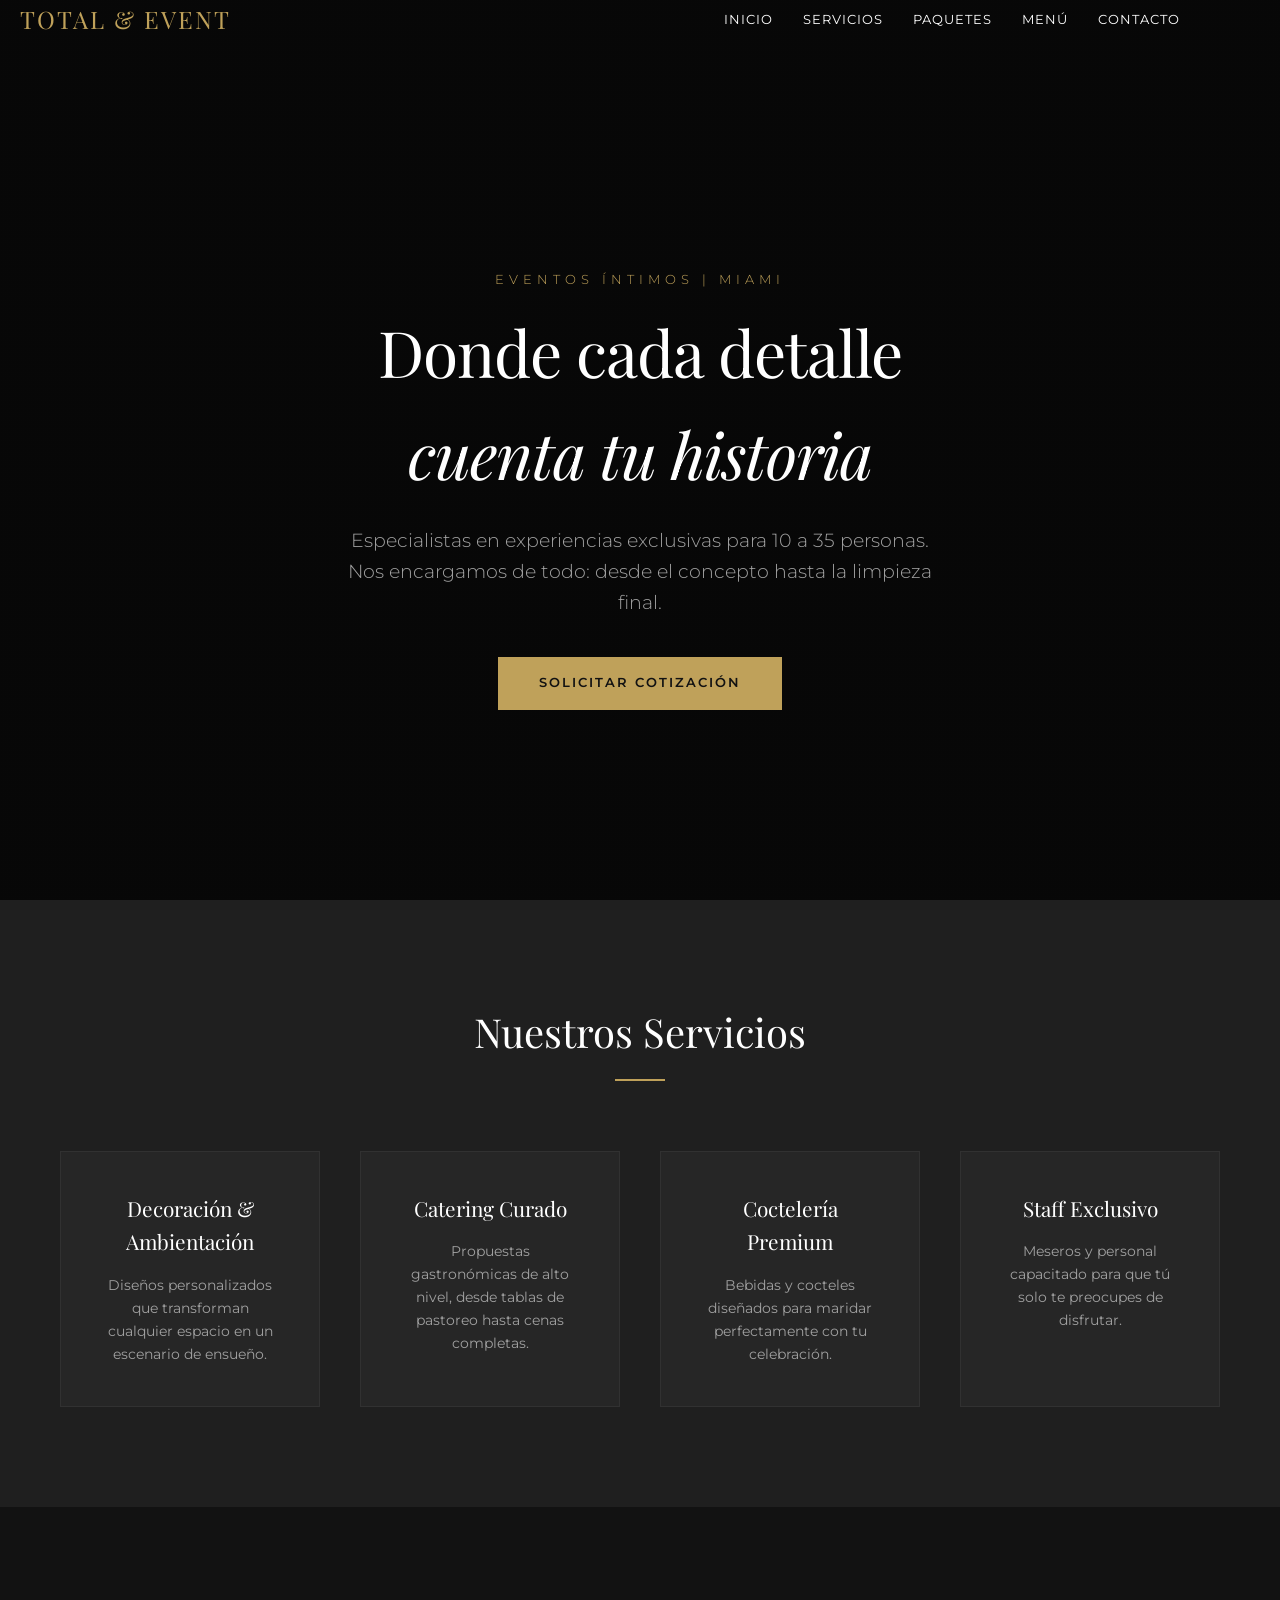
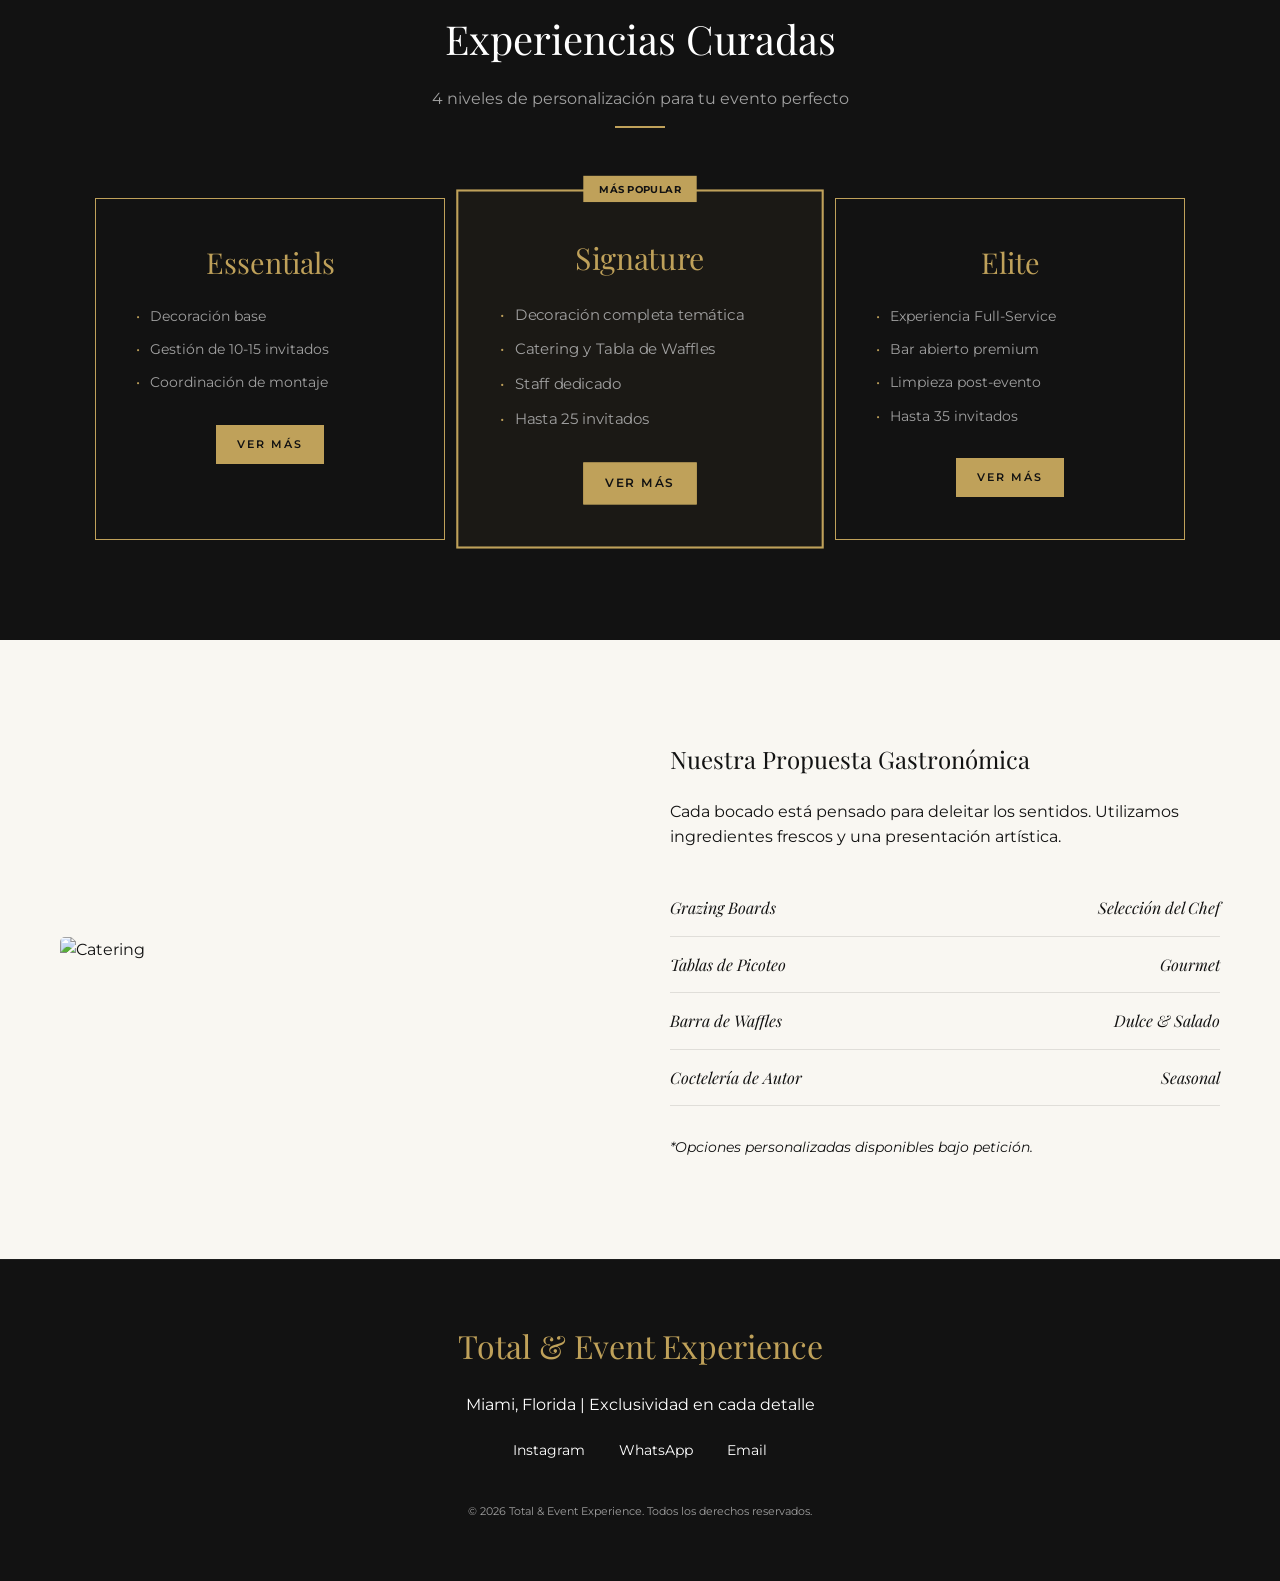
==== index.html @ fcf9ab09 "Rename indextotal.html to index.html" ====
<!DOCTYPE html>
<html lang="es">
<head>
    <meta charset="UTF-8">
    <meta name="viewport" content="width=device-width, initial-scale=1.0">
    <title>Total & Event Experience | Miami</title>
    <link href="https://fonts.googleapis.com/css2?family=Montserrat:wght@300;400;600&family=Playfair+Display:ital,wght@0,400;0,700;1,400&display=swap" rel="stylesheet">
    <style>
        :root {
            --dark: #121212;
            --charcoal: #1f1f1f;
            --cream: #f9f7f2;
            --gold: #bfa15a;
            --gold-light: #d4bc82;
            --text-gray: #a0a0a0;
            --white: #ffffff;
        }

        * {
            margin: 0;
            padding: 0;
            box-sizing: border-box;
        }

        body {
            font-family: 'Montserrat', sans-serif;
            background-color: var(--dark);
            color: var(--white);
            line-height: 1.6;
            overflow-x: hidden;
        }

        h1, h2, h3 {
            font-family: 'Playfair Display', serif;
            font-weight: 400;
        }

        .container {
            max-width: 1200px;
            margin: 0 auto;
            padding: 0 20px;
        }

        /* Navigation */
        nav {
            padding: 30px 0;
            display: flex;
            justify-content: space-between;
            align-items: center;
            position: absolute;
            width: 100%;
            z-index: 100;
        }

        .logo {
            font-family: 'Playfair Display', serif;
            font-size: 1.5rem;
            letter-spacing: 2px;
            color: var(--gold);
            text-transform: uppercase;
        }

        .nav-links {
            display: flex;
            list-style: none;
            gap: 30px;
        }

        .nav-links a {
            text-decoration: none;
            color: var(--white);
            font-size: 0.8rem;
            text-transform: uppercase;
            letter-spacing: 1px;
            transition: color 0.3s;
        }

        .nav-links a:hover {
            color: var(--gold);
        }

        /* Hero Section */
        .hero {
            height: 100vh;
            display: flex;
            flex-direction: column;
            justify-content: center;
            align-items: center;
            text-align: center;
            background: linear-gradient(rgba(0,0,0,0.6), rgba(0,0,0,0.6)), url('https://images.unsplash.com/photo-1519167758481-83f550bb49b3?auto=format&fit=crop&q=80&w=2000') no-repeat center center/cover;
            padding-top: 80px;
        }

        .hero h1 {
            font-size: 4rem;
            margin-bottom: 20px;
            letter-spacing: -1px;
        }

        .hero p {
            font-size: 1.2rem;
            max-width: 600px;
            margin-bottom: 40px;
            color: var(--text-gray);
            font-weight: 300;
        }

        .btn {
            display: inline-block;
            padding: 15px 40px;
            background-color: var(--gold);
            color: var(--dark);
            text-decoration: none;
            text-transform: uppercase;
            letter-spacing: 2px;
            font-weight: 600;
            font-size: 0.8rem;
            transition: all 0.3s;
            border: 1px solid var(--gold);
        }

        .btn:hover {
            background-color: transparent;
            color: var(--gold);
        }

        /* Services Section */
        .services {
            padding: 100px 0;
            background-color: var(--charcoal);
        }

        .section-header {
            text-align: center;
            margin-bottom: 70px;
        }

        .section-header h2 {
            font-size: 2.5rem;
            margin-bottom: 15px;
        }

        .section-header .line {
            width: 50px;
            height: 2px;
            background-color: var(--gold);
            margin: 0 auto;
        }

        .services-grid {
            display: grid;
            grid-template-columns: repeat(auto-fit, minmax(250px, 1fr));
            gap: 40px;
        }

        .service-card {
            padding: 40px;
            background: rgba(255,255,255,0.03);
            border: 1px solid rgba(255,255,255,0.05);
            text-align: center;
            transition: transform 0.3s;
        }

        .service-card:hover {
            transform: translateY(-10px);
            border-color: var(--gold);
        }

        .service-card i {
            font-size: 2rem;
            color: var(--gold);
            margin-bottom: 20px;
            display: block;
        }

        .service-card h3 {
            margin-bottom: 15px;
            font-size: 1.3rem;
        }

        .service-card p {
            color: var(--text-gray);
            font-size: 0.9rem;
        }

        /* Packages Section */
        .packages {
            padding: 100px 0;
            background-color: var(--dark);
        }

        .packages-container {
            display: flex;
            flex-wrap: wrap;
            gap: 20px;
            justify-content: center;
        }

        .package-box {
            flex: 1;
            min-width: 250px;
            max-width: 350px;
            border: 1px solid var(--gold);
            padding: 40px;
            text-align: center;
            position: relative;
        }

        .package-box h3 {
            font-size: 1.8rem;
            margin-bottom: 20px;
            color: var(--gold);
        }

        .package-box ul {
            list-style: none;
            margin-bottom: 30px;
            text-align: left;
        }

        .package-box ul li {
            margin-bottom: 10px;
            font-size: 0.9rem;
            color: var(--text-gray);
        }

        .package-box ul li::before {
            content: "•";
            color: var(--gold);
            margin-right: 10px;
        }

        /* Menu Section */
        .menu-section {
            padding: 100px 0;
            background-color: var(--cream);
            color: var(--dark);
        }

        .menu-content {
            display: grid;
            grid-template-columns: 1fr 1fr;
            gap: 60px;
            align-items: center;
        }

        .menu-text h2 {
            color: var(--dark);
            margin-bottom: 20px;
        }

        .menu-list {
            margin-top: 30px;
        }

        .menu-item {
            display: flex;
            justify-content: space-between;
            border-bottom: 1px solid rgba(0,0,0,0.1);
            padding: 15px 0;
        }

        .menu-item span {
            font-family: 'Playfair Display', serif;
            font-style: italic;
        }

        /* Footer */
        footer {
            padding: 60px 0;
            text-align: center;
            border-top: 1px solid rgba(255,255,255,0.05);
        }

        .footer-logo {
            font-family: 'Playfair Display', serif;
            font-size: 2rem;
            color: var(--gold);
            margin-bottom: 20px;
        }

        .social-links {
            margin: 20px 0;
        }

        .social-links a {
            color: var(--white);
            margin: 0 15px;
            text-decoration: none;
            font-size: 0.9rem;
        }

        @media (max-width: 768px) {
            .hero h1 { font-size: 2.5rem; }
            .menu-content { grid-template-columns: 1fr; }
            .nav-links { display: none; }
        }
    </style>
</head>
<body>

    <nav class="container">
        <div class="logo">Total & Event</div>
        <ul class="nav-links">
            <li><a href="#">Inicio</a></li>
            <li><a href="#services">Servicios</a></li>
            <li><a href="#packages">Paquetes</a></li>
            <li><a href="#menu">Menú</a></li>
            <li><a href="#contact">Contacto</a></li>
        </ul>
    </nav>

    <section class="hero">
        <div class="container">
            <p style="text-transform: uppercase; letter-spacing: 5px; color: var(--gold); font-size: 0.8rem; margin-bottom: 10px;">Eventos Íntimos | Miami</p>
            <h1>Donde cada detalle<br><em>cuenta tu historia</em></h1>
            <p>Especialistas en experiencias exclusivas para 10 a 35 personas. Nos encargamos de todo: desde el concepto hasta la limpieza final.</p>
            <a href="#" class="btn">Solicitar Cotización</a>
        </div>
    </section>

    <section id="services" class="services">
        <div class="container">
            <div class="section-header">
                <h2>Nuestros Servicios</h2>
                <div class="line"></div>
            </div>
            <div class="services-grid">
                <div class="service-card">
                    <h3>Decoración & Ambientación</h3>
                    <p>Diseños personalizados que transforman cualquier espacio en un escenario de ensueño.</p>
                </div>
                <div class="service-card">
                    <h3>Catering Curado</h3>
                    <p>Propuestas gastronómicas de alto nivel, desde tablas de pastoreo hasta cenas completas.</p>
                </div>
                <div class="service-card">
                    <h3>Coctelería Premium</h3>
                    <p>Bebidas y cocteles diseñados para maridar perfectamente con tu celebración.</p>
                </div>
                <div class="service-card">
                    <h3>Staff Exclusivo</h3>
                    <p>Meseros y personal capacitado para que tú solo te preocupes de disfrutar.</p>
                </div>
            </div>
        </div>
    </section>

    <section id="packages" class="packages">
        <div class="container">
            <div class="section-header">
                <h2>Experiencias Curadas</h2>
                <p style="color: var(--text-gray);">4 niveles de personalización para tu evento perfecto</p>
                <div class="line" style="margin-top: 15px;"></div>
            </div>
            <div class="packages-container">
                <div class="package-box">
                    <h3>Essentials</h3>
                    <ul>
                        <li>Decoración base</li>
                        <li>Gestión de 10-15 invitados</li>
                        <li>Coordinación de montaje</li>
                    </ul>
                    <a href="#" class="btn" style="padding: 10px 20px; font-size: 0.7rem;">Ver más</a>
                </div>
                <div class="package-box" style="border-width: 2px; transform: scale(1.05); background: rgba(191, 161, 90, 0.05);">
                    <div style="position: absolute; top: -15px; left: 50%; transform: translateX(-50%); background: var(--gold); color: var(--dark); padding: 5px 15px; font-size: 0.6rem; font-weight: bold; text-transform: uppercase;">Más Popular</div>
                    <h3>Signature</h3>
                    <ul>
                        <li>Decoración completa temática</li>
                        <li>Catering y Tabla de Waffles</li>
                        <li>Staff dedicado</li>
                        <li>Hasta 25 invitados</li>
                    </ul>
                    <a href="#" class="btn" style="padding: 10px 20px; font-size: 0.7rem;">Ver más</a>
                </div>
                <div class="package-box">
                    <h3>Elite</h3>
                    <ul>
                        <li>Experiencia Full-Service</li>
                        <li>Bar abierto premium</li>
                        <li>Limpieza post-evento</li>
                        <li>Hasta 35 invitados</li>
                    </ul>
                    <a href="#" class="btn" style="padding: 10px 20px; font-size: 0.7rem;">Ver más</a>
                </div>
            </div>
        </div>
    </section>

    <section id="menu" class="menu-section">
        <div class="container">
            <div class="menu-content">
                <div class="menu-image">
                    <img src="https://images.unsplash.com/photo-1530103043960-ef38714abb15?auto=format&fit=crop&q=80&w=1000" alt="Catering" style="width: 100%; height: 500px; object-fit: cover; border-radius: 5px;">
                </div>
                <div class="menu-text">
                    <h2>Nuestra Propuesta Gastronómica</h2>
                    <p>Cada bocado está pensado para deleitar los sentidos. Utilizamos ingredientes frescos y una presentación artística.</p>
                    <div class="menu-list">
                        <div class="menu-item">
                            <span>Grazing Boards</span>
                            <span>Selección del Chef</span>
                        </div>
                        <div class="menu-item">
                            <span>Tablas de Picoteo</span>
                            <span>Gourmet</span>
                        </div>
                        <div class="menu-item">
                            <span>Barra de Waffles</span>
                            <span>Dulce & Salado</span>
                        </div>
                        <div class="menu-item">
                            <span>Coctelería de Autor</span>
                            <span>Seasonal</span>
                        </div>
                    </div>
                    <p style="margin-top: 30px; font-style: italic; font-size: 0.9rem;">*Opciones personalizadas disponibles bajo petición.</p>
                </div>
            </div>
        </div>
    </section>

    <footer id="contact">
        <div class="container">
            <div class="footer-logo">Total & Event Experience</div>
            <p>Miami, Florida | Exclusividad en cada detalle</p>
            <div class="social-links">
                <a href="#">Instagram</a>
                <a href="#">WhatsApp</a>
                <a href="#">Email</a>
            </div>
            <p style="font-size: 0.7rem; color: var(--text-gray); margin-top: 40px;">&copy; 2026 Total & Event Experience. Todos los derechos reservados.</p>
        </div>
    </footer>

</body>
</html>
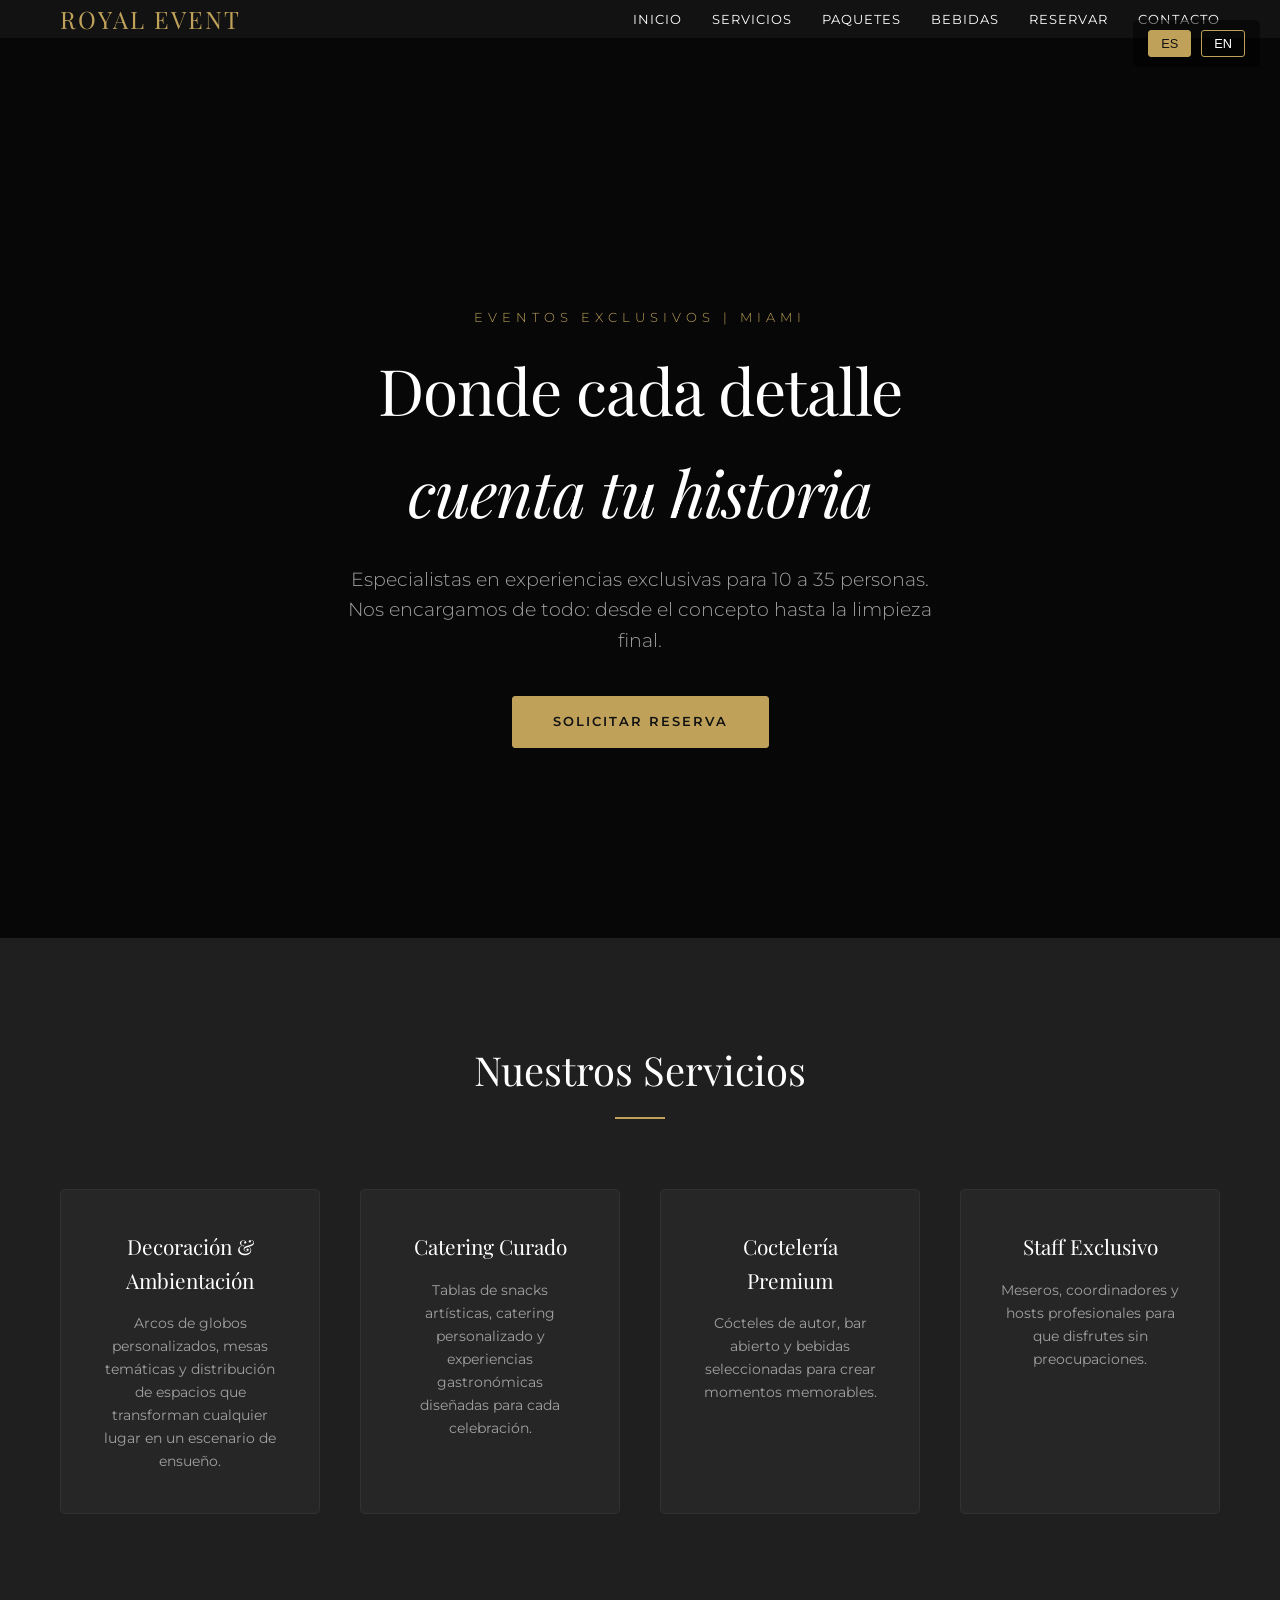
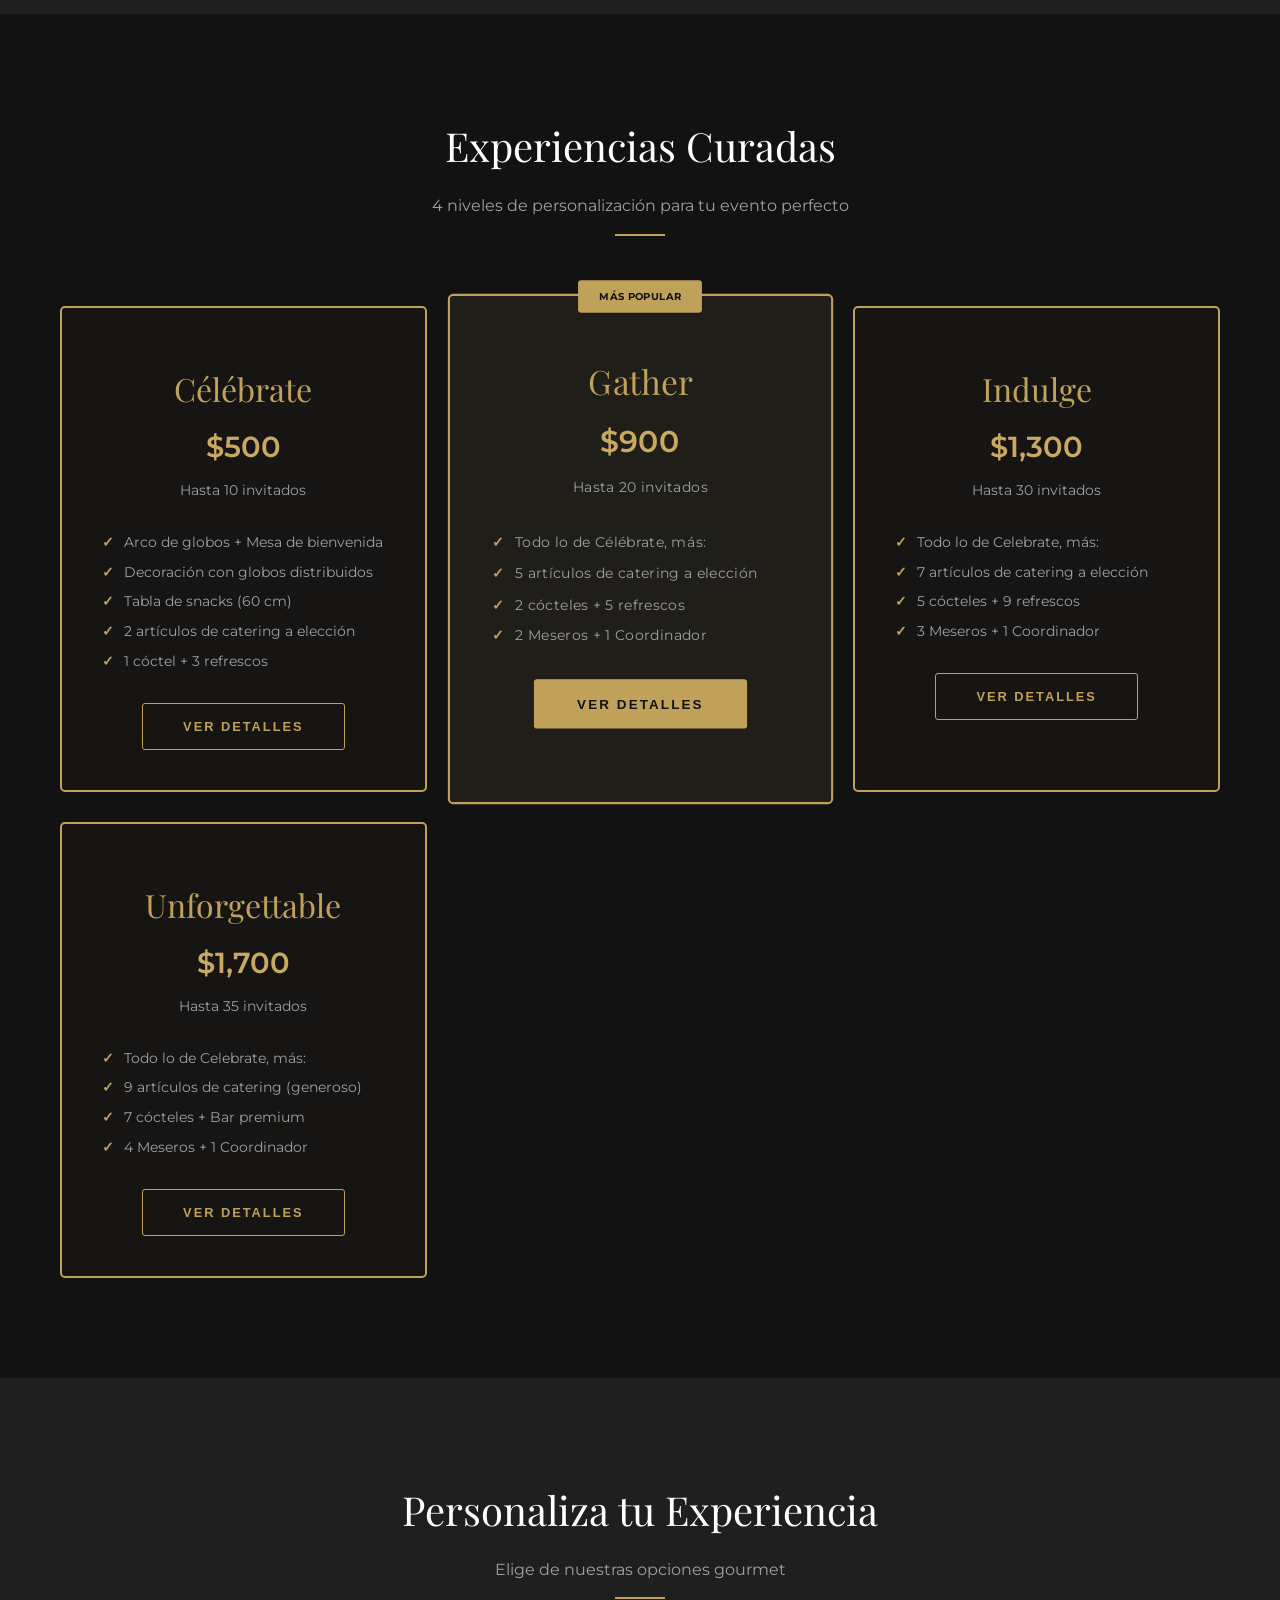
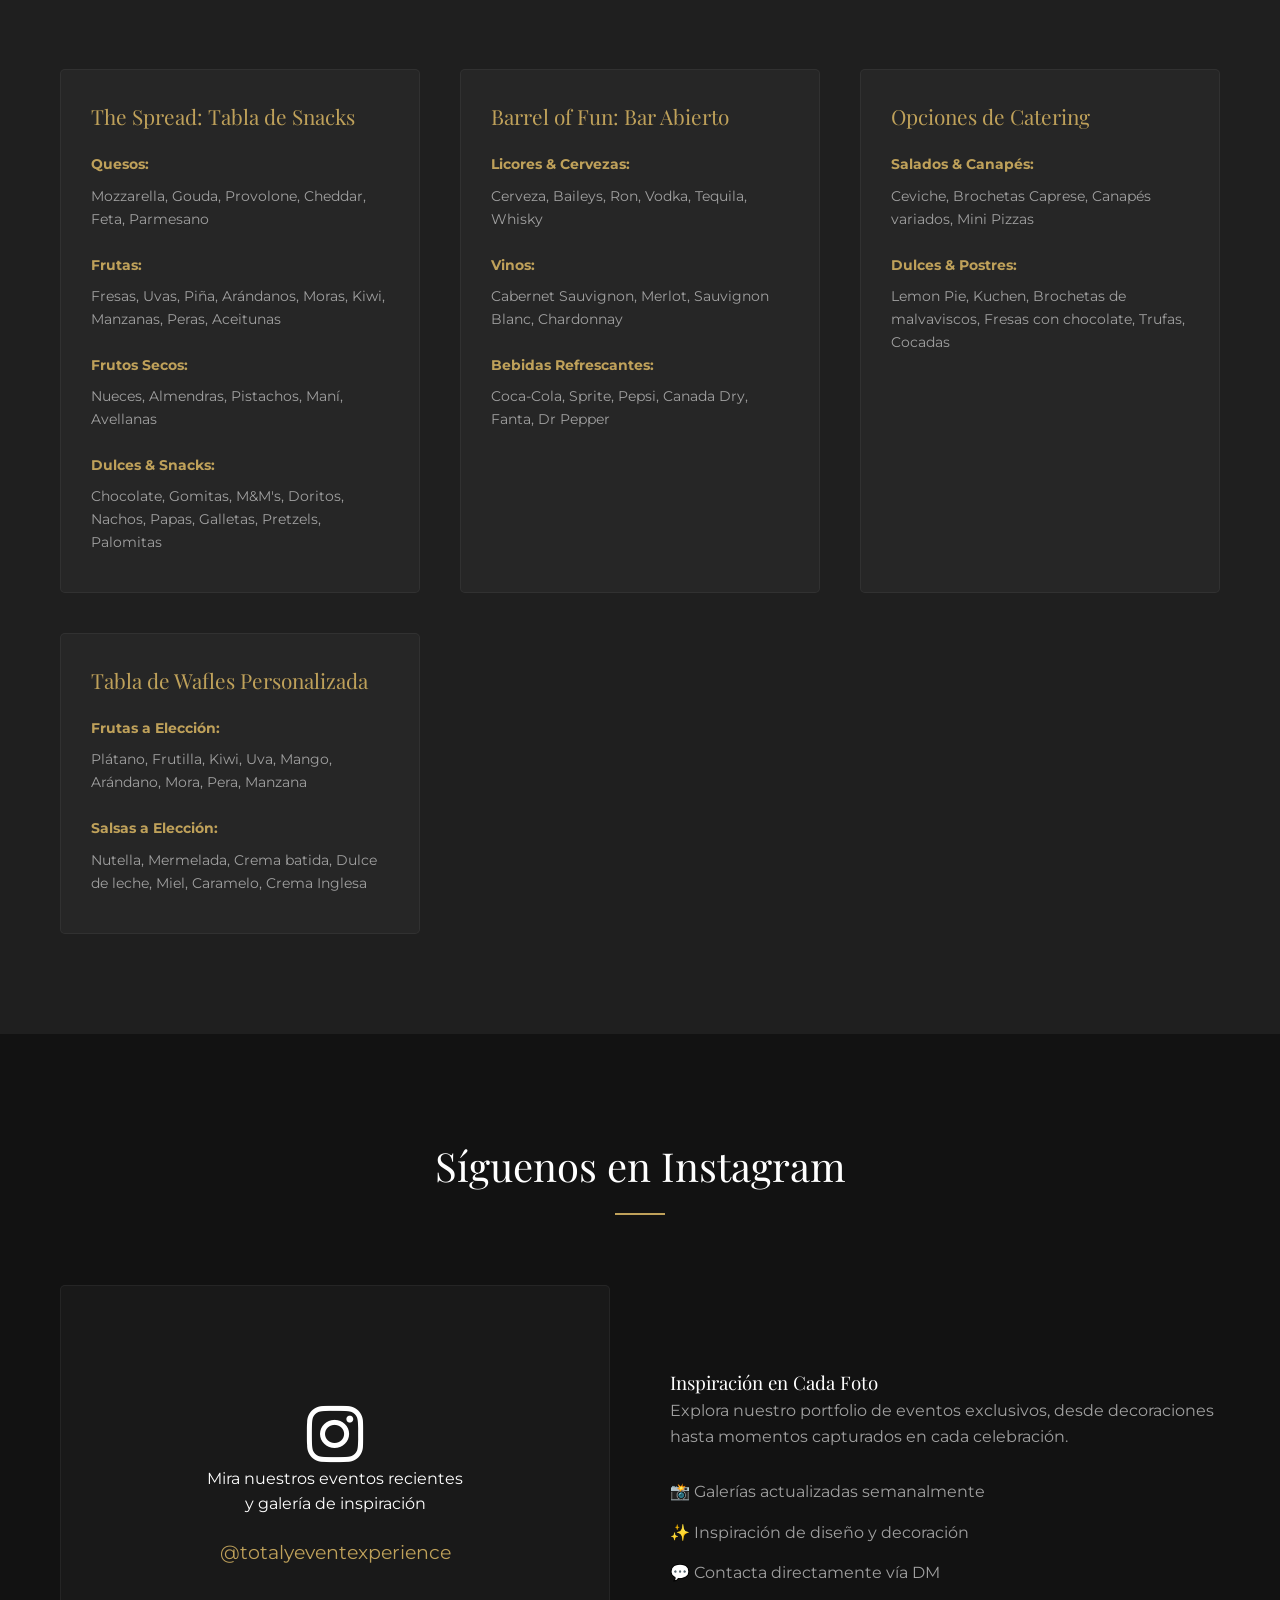
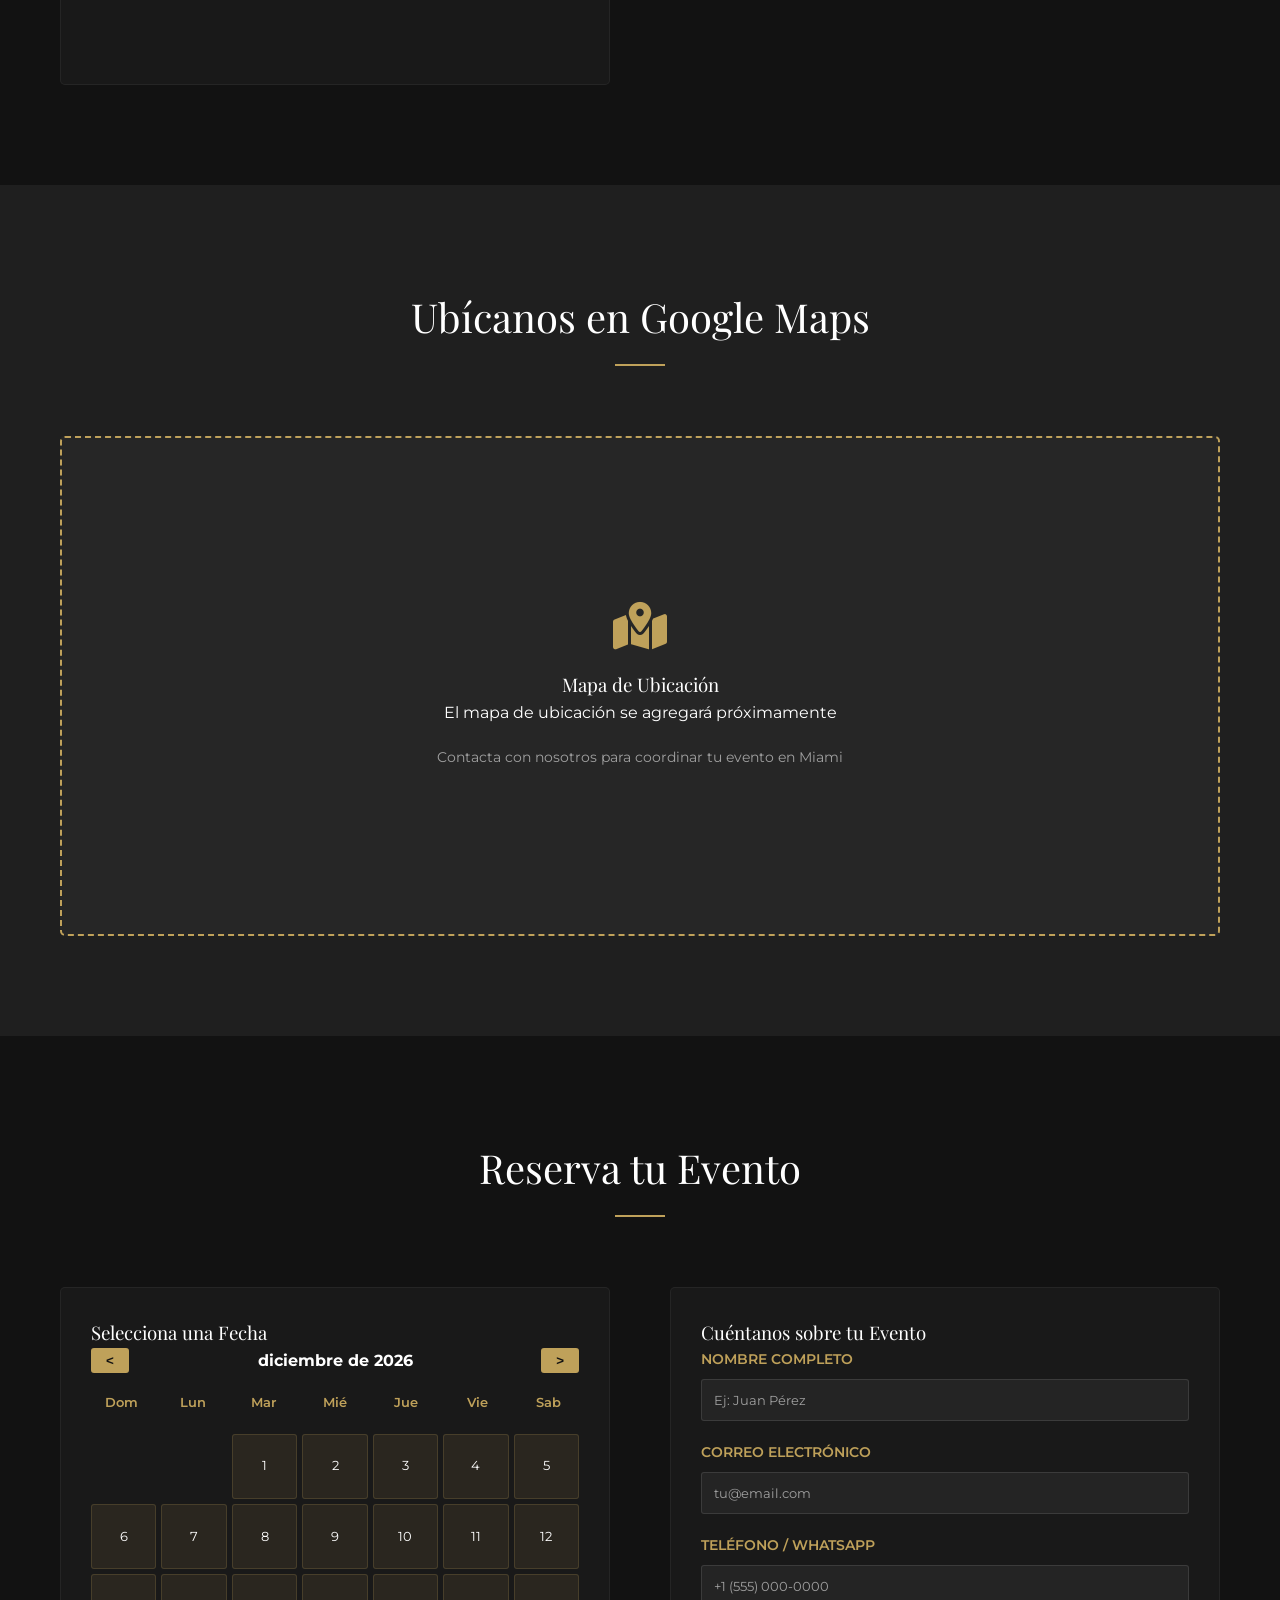
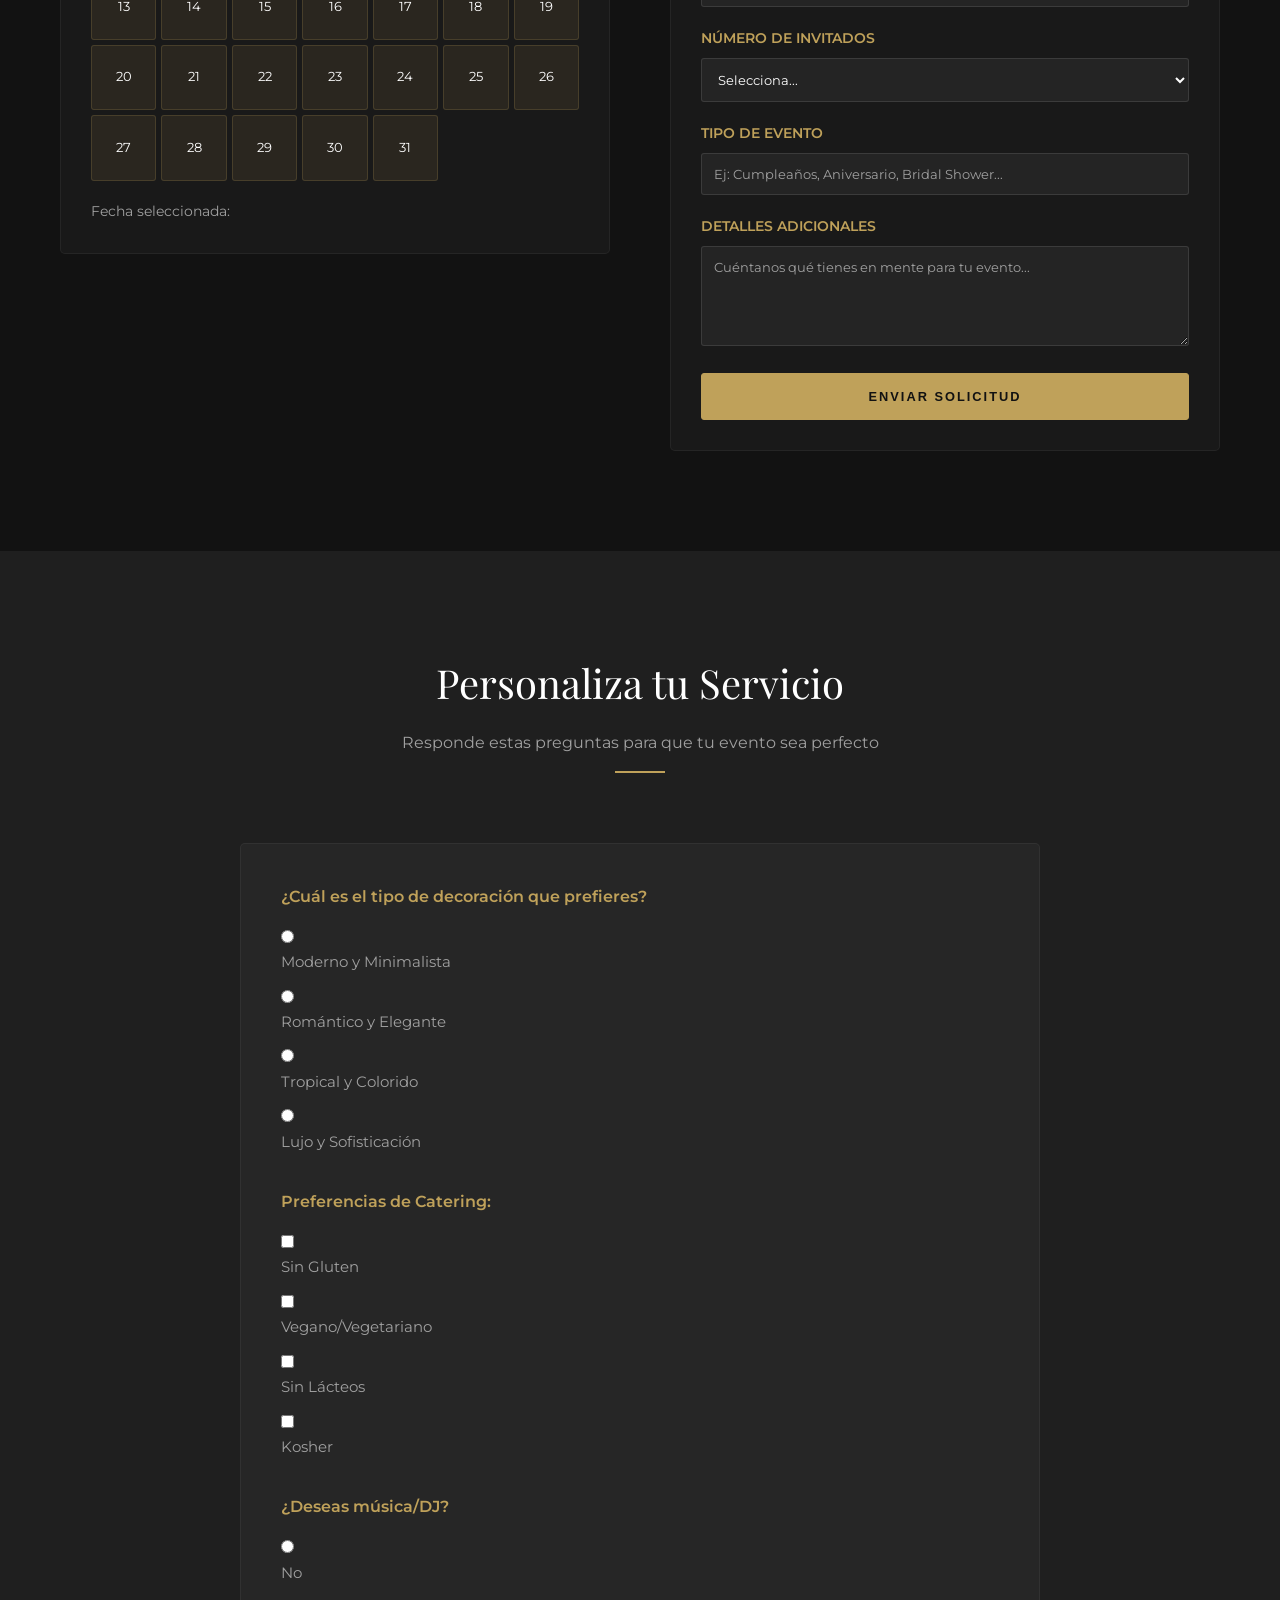
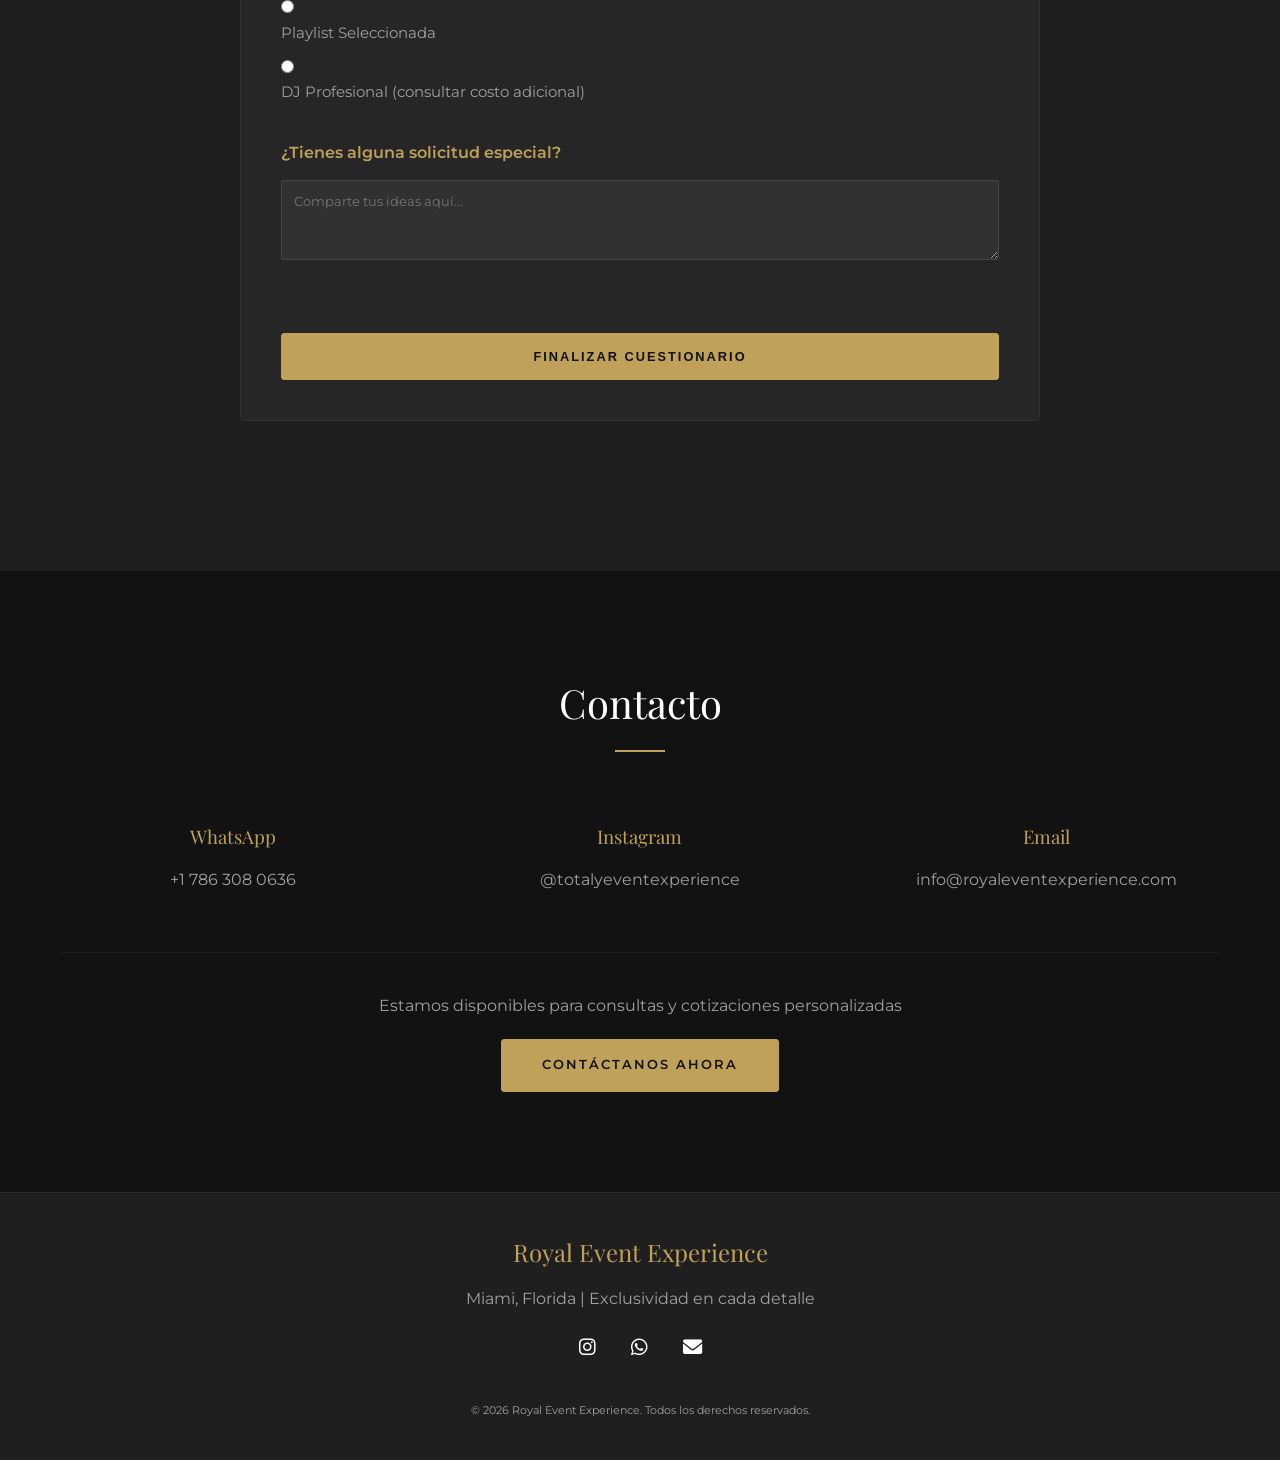
==== commit 9eb1cd91: "Add files via upload" ====
--- a/index.html
+++ b/index.html
@@ -1,438 +1,480 @@
-<!DOCTYPE html>
-<html lang="es">
-<head>
-    <meta charset="UTF-8">
-    <meta name="viewport" content="width=device-width, initial-scale=1.0">
-    <title>Total & Event Experience | Miami</title>
-    <link href="https://fonts.googleapis.com/css2?family=Montserrat:wght@300;400;600&family=Playfair+Display:ital,wght@0,400;0,700;1,400&display=swap" rel="stylesheet">
-    <style>
-        :root {
-            --dark: #121212;
-            --charcoal: #1f1f1f;
-            --cream: #f9f7f2;
-            --gold: #bfa15a;
-            --gold-light: #d4bc82;
-            --text-gray: #a0a0a0;
-            --white: #ffffff;
-        }
-
-        * {
-            margin: 0;
-            padding: 0;
-            box-sizing: border-box;
-        }
-
-        body {
-            font-family: 'Montserrat', sans-serif;
-            background-color: var(--dark);
-            color: var(--white);
-            line-height: 1.6;
-            overflow-x: hidden;
-        }
-
-        h1, h2, h3 {
-            font-family: 'Playfair Display', serif;
-            font-weight: 400;
-        }
-
-        .container {
-            max-width: 1200px;
-            margin: 0 auto;
-            padding: 0 20px;
-        }
-
-        /* Navigation */
-        nav {
-            padding: 30px 0;
-            display: flex;
-            justify-content: space-between;
-            align-items: center;
-            position: absolute;
-            width: 100%;
-            z-index: 100;
-        }
-
-        .logo {
-            font-family: 'Playfair Display', serif;
-            font-size: 1.5rem;
-            letter-spacing: 2px;
-            color: var(--gold);
-            text-transform: uppercase;
-        }
-
-        .nav-links {
-            display: flex;
-            list-style: none;
-            gap: 30px;
-        }
-
-        .nav-links a {
-            text-decoration: none;
-            color: var(--white);
-            font-size: 0.8rem;
-            text-transform: uppercase;
-            letter-spacing: 1px;
-            transition: color 0.3s;
-        }
-
-        .nav-links a:hover {
-            color: var(--gold);
-        }
-
-        /* Hero Section */
-        .hero {
-            height: 100vh;
-            display: flex;
-            flex-direction: column;
-            justify-content: center;
-            align-items: center;
-            text-align: center;
-            background: linear-gradient(rgba(0,0,0,0.6), rgba(0,0,0,0.6)), url('https://images.unsplash.com/photo-1519167758481-83f550bb49b3?auto=format&fit=crop&q=80&w=2000') no-repeat center center/cover;
-            padding-top: 80px;
-        }
-
-        .hero h1 {
-            font-size: 4rem;
-            margin-bottom: 20px;
-            letter-spacing: -1px;
-        }
-
-        .hero p {
-            font-size: 1.2rem;
-            max-width: 600px;
-            margin-bottom: 40px;
-            color: var(--text-gray);
-            font-weight: 300;
-        }
-
-        .btn {
-            display: inline-block;
-            padding: 15px 40px;
-            background-color: var(--gold);
-            color: var(--dark);
-            text-decoration: none;
-            text-transform: uppercase;
-            letter-spacing: 2px;
-            font-weight: 600;
-            font-size: 0.8rem;
-            transition: all 0.3s;
-            border: 1px solid var(--gold);
-        }
-
-        .btn:hover {
-            background-color: transparent;
-            color: var(--gold);
-        }
-
-        /* Services Section */
-        .services {
-            padding: 100px 0;
-            background-color: var(--charcoal);
-        }
-
-        .section-header {
-            text-align: center;
-            margin-bottom: 70px;
-        }
-
-        .section-header h2 {
-            font-size: 2.5rem;
-            margin-bottom: 15px;
-        }
-
-        .section-header .line {
-            width: 50px;
-            height: 2px;
-            background-color: var(--gold);
-            margin: 0 auto;
-        }
-
-        .services-grid {
-            display: grid;
-            grid-template-columns: repeat(auto-fit, minmax(250px, 1fr));
-            gap: 40px;
-        }
-
-        .service-card {
-            padding: 40px;
-            background: rgba(255,255,255,0.03);
-            border: 1px solid rgba(255,255,255,0.05);
-            text-align: center;
-            transition: transform 0.3s;
-        }
-
-        .service-card:hover {
-            transform: translateY(-10px);
-            border-color: var(--gold);
-        }
-
-        .service-card i {
-            font-size: 2rem;
-            color: var(--gold);
-            margin-bottom: 20px;
-            display: block;
-        }
-
-        .service-card h3 {
-            margin-bottom: 15px;
-            font-size: 1.3rem;
-        }
-
-        .service-card p {
-            color: var(--text-gray);
-            font-size: 0.9rem;
-        }
-
-        /* Packages Section */
-        .packages {
-            padding: 100px 0;
-            background-color: var(--dark);
-        }
-
-        .packages-container {
-            display: flex;
-            flex-wrap: wrap;
-            gap: 20px;
-            justify-content: center;
-        }
-
-        .package-box {
-            flex: 1;
-            min-width: 250px;
-            max-width: 350px;
-            border: 1px solid var(--gold);
-            padding: 40px;
-            text-align: center;
-            position: relative;
-        }
-
-        .package-box h3 {
-            font-size: 1.8rem;
-            margin-bottom: 20px;
-            color: var(--gold);
-        }
-
-        .package-box ul {
-            list-style: none;
-            margin-bottom: 30px;
-            text-align: left;
-        }
-
-        .package-box ul li {
-            margin-bottom: 10px;
-            font-size: 0.9rem;
-            color: var(--text-gray);
-        }
-
-        .package-box ul li::before {
-            content: "•";
-            color: var(--gold);
-            margin-right: 10px;
-        }
-
-        /* Menu Section */
-        .menu-section {
-            padding: 100px 0;
-            background-color: var(--cream);
-            color: var(--dark);
-        }
-
-        .menu-content {
-            display: grid;
-            grid-template-columns: 1fr 1fr;
-            gap: 60px;
-            align-items: center;
-        }
-
-        .menu-text h2 {
-            color: var(--dark);
-            margin-bottom: 20px;
-        }
-
-        .menu-list {
-            margin-top: 30px;
-        }
-
-        .menu-item {
-            display: flex;
-            justify-content: space-between;
-            border-bottom: 1px solid rgba(0,0,0,0.1);
-            padding: 15px 0;
-        }
-
-        .menu-item span {
-            font-family: 'Playfair Display', serif;
-            font-style: italic;
-        }
-
-        /* Footer */
-        footer {
-            padding: 60px 0;
-            text-align: center;
-            border-top: 1px solid rgba(255,255,255,0.05);
-        }
-
-        .footer-logo {
-            font-family: 'Playfair Display', serif;
-            font-size: 2rem;
-            color: var(--gold);
-            margin-bottom: 20px;
-        }
-
-        .social-links {
-            margin: 20px 0;
-        }
-
-        .social-links a {
-            color: var(--white);
-            margin: 0 15px;
-            text-decoration: none;
-            font-size: 0.9rem;
-        }
-
-        @media (max-width: 768px) {
-            .hero h1 { font-size: 2.5rem; }
-            .menu-content { grid-template-columns: 1fr; }
-            .nav-links { display: none; }
-        }
-    </style>
-</head>
-<body>
-
-    <nav class="container">
-        <div class="logo">Total & Event</div>
-        <ul class="nav-links">
-            <li><a href="#">Inicio</a></li>
-            <li><a href="#services">Servicios</a></li>
-            <li><a href="#packages">Paquetes</a></li>
-            <li><a href="#menu">Menú</a></li>
-            <li><a href="#contact">Contacto</a></li>
-        </ul>
-    </nav>
-
-    <section class="hero">
-        <div class="container">
-            <p style="text-transform: uppercase; letter-spacing: 5px; color: var(--gold); font-size: 0.8rem; margin-bottom: 10px;">Eventos Íntimos | Miami</p>
-            <h1>Donde cada detalle<br><em>cuenta tu historia</em></h1>
-            <p>Especialistas en experiencias exclusivas para 10 a 35 personas. Nos encargamos de todo: desde el concepto hasta la limpieza final.</p>
-            <a href="#" class="btn">Solicitar Cotización</a>
-        </div>
-    </section>
-
-    <section id="services" class="services">
-        <div class="container">
-            <div class="section-header">
-                <h2>Nuestros Servicios</h2>
-                <div class="line"></div>
-            </div>
-            <div class="services-grid">
-                <div class="service-card">
-                    <h3>Decoración & Ambientación</h3>
-                    <p>Diseños personalizados que transforman cualquier espacio en un escenario de ensueño.</p>
-                </div>
-                <div class="service-card">
-                    <h3>Catering Curado</h3>
-                    <p>Propuestas gastronómicas de alto nivel, desde tablas de pastoreo hasta cenas completas.</p>
-                </div>
-                <div class="service-card">
-                    <h3>Coctelería Premium</h3>
-                    <p>Bebidas y cocteles diseñados para maridar perfectamente con tu celebración.</p>
-                </div>
-                <div class="service-card">
-                    <h3>Staff Exclusivo</h3>
-                    <p>Meseros y personal capacitado para que tú solo te preocupes de disfrutar.</p>
-                </div>
-            </div>
-        </div>
-    </section>
-
-    <section id="packages" class="packages">
-        <div class="container">
-            <div class="section-header">
-                <h2>Experiencias Curadas</h2>
-                <p style="color: var(--text-gray);">4 niveles de personalización para tu evento perfecto</p>
-                <div class="line" style="margin-top: 15px;"></div>
-            </div>
-            <div class="packages-container">
-                <div class="package-box">
-                    <h3>Essentials</h3>
-                    <ul>
-                        <li>Decoración base</li>
-                        <li>Gestión de 10-15 invitados</li>
-                        <li>Coordinación de montaje</li>
-                    </ul>
-                    <a href="#" class="btn" style="padding: 10px 20px; font-size: 0.7rem;">Ver más</a>
-                </div>
-                <div class="package-box" style="border-width: 2px; transform: scale(1.05); background: rgba(191, 161, 90, 0.05);">
-                    <div style="position: absolute; top: -15px; left: 50%; transform: translateX(-50%); background: var(--gold); color: var(--dark); padding: 5px 15px; font-size: 0.6rem; font-weight: bold; text-transform: uppercase;">Más Popular</div>
-                    <h3>Signature</h3>
-                    <ul>
-                        <li>Decoración completa temática</li>
-                        <li>Catering y Tabla de Waffles</li>
-                        <li>Staff dedicado</li>
-                        <li>Hasta 25 invitados</li>
-                    </ul>
-                    <a href="#" class="btn" style="padding: 10px 20px; font-size: 0.7rem;">Ver más</a>
-                </div>
-                <div class="package-box">
-                    <h3>Elite</h3>
-                    <ul>
-                        <li>Experiencia Full-Service</li>
-                        <li>Bar abierto premium</li>
-                        <li>Limpieza post-evento</li>
-                        <li>Hasta 35 invitados</li>
-                    </ul>
-                    <a href="#" class="btn" style="padding: 10px 20px; font-size: 0.7rem;">Ver más</a>
-                </div>
-            </div>
-        </div>
-    </section>
-
-    <section id="menu" class="menu-section">
-        <div class="container">
-            <div class="menu-content">
-                <div class="menu-image">
-                    <img src="https://images.unsplash.com/photo-1530103043960-ef38714abb15?auto=format&fit=crop&q=80&w=1000" alt="Catering" style="width: 100%; height: 500px; object-fit: cover; border-radius: 5px;">
-                </div>
-                <div class="menu-text">
-                    <h2>Nuestra Propuesta Gastronómica</h2>
-                    <p>Cada bocado está pensado para deleitar los sentidos. Utilizamos ingredientes frescos y una presentación artística.</p>
-                    <div class="menu-list">
-                        <div class="menu-item">
-                            <span>Grazing Boards</span>
-                            <span>Selección del Chef</span>
-                        </div>
-                        <div class="menu-item">
-                            <span>Tablas de Picoteo</span>
-                            <span>Gourmet</span>
-                        </div>
-                        <div class="menu-item">
-                            <span>Barra de Waffles</span>
-                            <span>Dulce & Salado</span>
-                        </div>
-                        <div class="menu-item">
-                            <span>Coctelería de Autor</span>
-                            <span>Seasonal</span>
-                        </div>
-                    </div>
-                    <p style="margin-top: 30px; font-style: italic; font-size: 0.9rem;">*Opciones personalizadas disponibles bajo petición.</p>
-                </div>
-            </div>
-        </div>
-    </section>
-
-    <footer id="contact">
-        <div class="container">
-            <div class="footer-logo">Total & Event Experience</div>
-            <p>Miami, Florida | Exclusividad en cada detalle</p>
-            <div class="social-links">
-                <a href="#">Instagram</a>
-                <a href="#">WhatsApp</a>
-                <a href="#">Email</a>
-            </div>
-            <p style="font-size: 0.7rem; color: var(--text-gray); margin-top: 40px;">&copy; 2026 Total & Event Experience. Todos los derechos reservados.</p>
-        </div>
-    </footer>
-
-</body>
-</html>
+<!DOCTYPE html>
+<html lang="es">
+<head>
+    <meta charset="UTF-8">
+    <meta name="viewport" content="width=device-width, initial-scale=1.0">
+    <title>Royal Event Experience | Miami</title>
+    <link href="https://fonts.googleapis.com/css2?family=Montserrat:wght@300;400;600;700&family=Playfair+Display:ital,wght@0,400;0,700;1,400&display=swap" rel="stylesheet">
+    <link rel="stylesheet" href="https://cdnjs.cloudflare.com/ajax/libs/font-awesome/6.0.0/css/all.min.css">
+    <link rel="stylesheet" href="styles.css">
+</head>
+<body>
+
+    <!-- Language Switcher -->
+    <div class="lang-switcher">
+        <button class="lang-btn active" data-lang="es">ES</button>
+        <button class="lang-btn" data-lang="en">EN</button>
+    </div>
+
+    <!-- Navigation -->
+    <nav class="container">
+        <div class="logo">Royal Event</div>
+        <ul class="nav-links">
+            <li><a href="#home" data-es="Inicio" data-en="Home">Inicio</a></li>
+            <li><a href="#services" data-es="Servicios" data-en="Services">Servicios</a></li>
+            <li><a href="#packages" data-es="Paquetes" data-en="Packages">Paquetes</a></li>
+            <li><a href="#personalization" data-es="Bebidas" data-en="Menu">Bebidas</a></li>
+            <li><a href="#booking" data-es="Reservar" data-en="Book">Reservar</a></li>
+            <li><a href="#contact" data-es="Contacto" data-en="Contact">Contacto</a></li>
+        </ul>
+    </nav>
+
+    <!-- Hero Section -->
+    <section class="hero" id="home">
+        <div class="container">
+            <p style="text-transform: uppercase; letter-spacing: 5px; color: var(--gold); font-size: 0.8rem; margin-bottom: 10px;" data-es="Eventos Exclusivos | Miami" data-en="Exclusive Events | Miami">Eventos Exclusivos | Miami</p>
+            <h1 data-es="Donde cada detalle<br><em>cuenta tu historia</em>" data-en="Where every detail<br><em>tells your story</em>">Donde cada detalle<br><em>cuenta tu historia</em></h1>
+            <p data-es="Especialistas en experiencias exclusivas para 10 a 35 personas. Nos encargamos de todo: desde el concepto hasta la limpieza final." data-en="Specialists in exclusive experiences for 10 to 35 people. We handle everything: from concept to final cleanup.">Especialistas en experiencias exclusivas para 10 a 35 personas. Nos encargamos de todo: desde el concepto hasta la limpieza final.</p>
+            <a href="#booking" class="btn" data-es="Solicitar Reserva" data-en="Book Now">Solicitar Reserva</a>
+        </div>
+    </section>
+
+    <!-- Services Section -->
+    <section id="services" class="services">
+        <div class="container">
+            <div class="section-header">
+                <h2 data-es="Nuestros Servicios" data-en="Our Services">Nuestros Servicios</h2>
+                <div class="line"></div>
+            </div>
+            <div class="services-grid">
+                <div class="service-card">
+                    <h3 data-es="Decoración & Ambientación" data-en="Décor & Ambiance">Decoración & Ambientación</h3>
+                    <p data-es="Arcos de globos personalizados, mesas temáticas y distribución de espacios que transforman cualquier lugar en un escenario de ensueño." data-en="Custom balloon arches, themed tables and space layouts that transform any venue into a dreamlike setting.">Arcos de globos personalizados, mesas temáticas y distribución de espacios que transforman cualquier lugar en un escenario de ensueño.</p>
+                </div>
+                <div class="service-card">
+                    <h3 data-es="Catering Curado" data-en="Curated Catering">Catering Curado</h3>
+                    <p data-es="Tablas de snacks artísticas, catering personalizado y experiencias gastronómicas diseñadas para cada celebración." data-en="Artistic snack boards, personalized catering and culinary experiences designed for each celebration.">Tablas de snacks artísticas, catering personalizado y experiencias gastronómicas diseñadas para cada celebración.</p>
+                </div>
+                <div class="service-card">
+                    <h3 data-es="Coctelería Premium" data-en="Premium Cocktails">Coctelería Premium</h3>
+                    <p data-es="Cócteles de autor, bar abierto y bebidas seleccionadas para crear momentos memorables." data-en="Signature cocktails, open bar and curated beverages to create memorable moments.">Cócteles de autor, bar abierto y bebidas seleccionadas para crear momentos memorables.</p>
+                </div>
+                <div class="service-card">
+                    <h3 data-es="Staff Exclusivo" data-en="Exclusive Staff">Staff Exclusivo</h3>
+                    <p data-es="Meseros, coordinadores y hosts profesionales para que disfrutes sin preocupaciones." data-en="Professional servers, coordinators and hosts so you can enjoy without worries.">Meseros, coordinadores y hosts profesionales para que disfrutes sin preocupaciones.</p>
+                </div>
+            </div>
+        </div>
+    </section>
+
+    <!-- Packages Section -->
+    <section id="packages" class="packages">
+        <div class="container">
+            <div class="section-header">
+                <h2 data-es="Experiencias Curadas" data-en="Curated Experiences">Experiencias Curadas</h2>
+                <p data-es="4 niveles de personalización para tu evento perfecto" data-en="4 levels of customization for your perfect event">4 niveles de personalización para tu evento perfecto</p>
+                <div class="line"></div>
+            </div>
+            <div class="packages-container">
+                <!-- Package A: Célébrate -->
+                <div class="package-box">
+                    <h3>Célébrate</h3>
+                    <div class="package-price">$500</div>
+                    <div class="package-capacity" data-es="Hasta 10 invitados" data-en="Up to 10 guests">Hasta 10 invitados</div>
+                    <ul>
+                        <li data-es="Arco de globos + Mesa de bienvenida" data-en="Balloon arch + Welcome table">Arco de globos + Mesa de bienvenida</li>
+                        <li data-es="Decoración con globos distribuidos" data-en="Balloon distribution décor">Decoración con globos distribuidos</li>
+                        <li data-es="Tabla de snacks (60 cm)" data-en="Snacks board (60 cm)">Tabla de snacks (60 cm)</li>
+                        <li data-es="2 artículos de catering a elección" data-en="2 catering items of choice">2 artículos de catering a elección</li>
+                        <li data-es="1 cóctel + 3 refrescos" data-en="1 cocktail + 3 soft drinks">1 cóctel + 3 refrescos</li>
+                    </ul>
+                    <button class="btn btn-secondary" onclick="toggleDetails(this)" data-es="Ver Detalles" data-en="View Details">Ver Detalles</button>
+                    <div class="package-details">
+                        <h4 data-es="Decoración Incluida:" data-en="Included Décor:">Decoración Incluida:</h4>
+                        <p data-es="✓ Arco de globos para fotos<br>✓ Mesa para bienvenida<br>✓ Mesa para regalos/recuerdos<br>✓ Mesa de cóctel central<br>✓ Mesa de comedor principal<br>✓ Globos en techo y distribuidos" data-en="✓ Balloon arch for photos<br>✓ Welcome table<br>✓ Gift/memories table<br>✓ Central cocktail table<br>✓ Main dining table<br>✓ Ceiling and distributed balloons">✓ Arco de globos para fotos<br>✓ Mesa para bienvenida<br>✓ Mesa para regalos/recuerdos<br>✓ Mesa de cóctel central<br>✓ Mesa de comedor principal<br>✓ Globos en techo y distribuidos</p>
+                    </div>
+                </div>
+
+                <!-- Package B: Gather -->
+                <div class="package-box featured">
+                    <div class="badge" data-es="MÁS POPULAR" data-en="MOST POPULAR">MÁS POPULAR</div>
+                    <h3>Gather</h3>
+                    <div class="package-price">$900</div>
+                    <div class="package-capacity" data-es="Hasta 20 invitados" data-en="Up to 20 guests">Hasta 20 invitados</div>
+                    <ul>
+                        <li data-es="Todo lo de Célébrate, más:" data-en="Everything from Célébrate, plus:">Todo lo de Célébrate, más:</li>
+                        <li data-es="5 artículos de catering a elección" data-en="5 catering items of choice">5 artículos de catering a elección</li>
+                        <li data-es="2 cócteles + 5 refrescos" data-en="2 cocktails + 5 soft drinks">2 cócteles + 5 refrescos</li>
+                        <li data-es="2 Meseros + 1 Coordinador" data-en="2 Servers + 1 Coordinator">2 Meseros + 1 Coordinador</li>
+                    </ul>
+                    <button class="btn" onclick="toggleDetails(this)" data-es="Ver Detalles" data-en="View Details">Ver Detalles</button>
+                    <div class="package-details">
+                        <h4 data-es="Staff Incluido:" data-en="Included Staff:">Staff Incluido:</h4>
+                        <p data-es="✓ 2 Meseros profesionales para servicio de bebidas y cócteles<br>✓ 1 Coordinador asegurando que todo fluya sin problemas" data-en="✓ 2 Professional servers for beverage and cocktail service<br>✓ 1 Coordinator ensuring everything flows smoothly">✓ 2 Meseros profesionales para servicio de bebidas y cócteles<br>✓ 1 Coordinador asegurando que todo fluya sin problemas</p>
+                    </div>
+                </div>
+
+                <!-- Package C: Indulge -->
+                <div class="package-box">
+                    <h3>Indulge</h3>
+                    <div class="package-price">$1,300</div>
+                    <div class="package-capacity" data-es="Hasta 30 invitados" data-en="Up to 30 guests">Hasta 30 invitados</div>
+                    <ul>
+                        <li data-es="Todo lo de Celebrate, más:" data-en="Everything from Célébrate, plus:">Todo lo de Célébrate, más:</li>
+                        <li data-es="7 artículos de catering a elección" data-en="7 catering items of choice">7 artículos de catering a elección</li>
+                        <li data-es="5 cócteles + 9 refrescos" data-en="5 cocktails + 9 soft drinks">5 cócteles + 9 refrescos</li>
+                        <li data-es="3 Meseros + 1 Coordinador" data-en="3 Servers + 1 Coordinator">3 Meseros + 1 Coordinador</li>
+                    </ul>
+                    <button class="btn btn-secondary" onclick="toggleDetails(this)" data-es="Ver Detalles" data-en="View Details">Ver Detalles</button>
+                    <div class="package-details">
+                        <h4 data-es="Experiencia Premium:" data-en="Premium Experience:">Experiencia Premium:</h4>
+                        <p data-es="✓ 3 Meseros para servicio impecable<br>✓ 1 Coordinador dedicado<br>✓ Variedad máxima de bebidas<br>✓ Experiencia full-service" data-en="✓ 3 Servers for impeccable service<br>✓ 1 Dedicated Coordinator<br>✓ Maximum beverage variety<br>✓ Full-service experience">✓ 3 Meseros para servicio impecable<br>✓ 1 Coordinador dedicado<br>✓ Variedad máxima de bebidas<br>✓ Experiencia full-service</p>
+                    </div>
+                </div>
+
+                <!-- Package D: Unforgettable -->
+                <div class="package-box">
+                    <h3>Unforgettable</h3>
+                    <div class="package-price">$1,700</div>
+                    <div class="package-capacity" data-es="Hasta 35 invitados" data-en="Up to 35 guests">Hasta 35 invitados</div>
+                    <ul>
+                        <li data-es="Todo lo de Celebrate, más:" data-en="Everything from Célébrate, plus:">Todo lo de Célébrate, más:</li>
+                        <li data-es="9 artículos de catering (generoso)" data-en="9 catering items (generous)">9 artículos de catering (generoso)</li>
+                        <li data-es="7 cócteles + Bar premium" data-en="7 cocktails + Premium bar">7 cócteles + Bar premium</li>
+                        <li data-es="4 Meseros + 1 Coordinador" data-en="4 Servers + 1 Coordinator">4 Meseros + 1 Coordinador</li>
+                    </ul>
+                    <button class="btn btn-secondary" onclick="toggleDetails(this)" data-es="Ver Detalles" data-en="View Details">Ver Detalles</button>
+                    <div class="package-details">
+                        <h4 data-es="Experiencia Completa:" data-en="Complete Experience:">Experiencia Completa:</h4>
+                        <p data-es="✓ 4 Meseros para servicio excepcional<br>✓ 1 Coordinador dedicado<br>✓ 7 opciones de licores premium<br>✓ 13 refrescos y bebidas variadas<br>✓ La experiencia completa de Royal Event" data-en="✓ 4 Servers for exceptional service<br>✓ 1 Dedicated Coordinator<br>✓ 7 premium liquor options<br>✓ 13 varied soft drinks and beverages<br>✓ The complete Royal Event experience">✓ 4 Meseros para servicio excepcional<br>✓ 1 Coordinador dedicado<br>✓ 7 opciones de licores premium<br>✓ 13 refrescos y bebidas variadas<br>✓ La experiencia completa de Royal Event</p>
+                    </div>
+                </div>
+            </div>
+        </div>
+    </section>
+
+    <!-- Personalization Section -->
+    <section id="personalization" class="personalization">
+        <div class="container">
+            <div class="section-header">
+                <h2 data-es="Personaliza tu Experiencia" data-en="Customize Your Experience">Personaliza tu Experiencia</h2>
+                <p data-es="Elige de nuestras opciones gourmet" data-en="Choose from our gourmet options">Elige de nuestras opciones gourmet</p>
+                <div class="line"></div>
+            </div>
+
+            <div class="options-grid">
+                <!-- Grazing Board -->
+                <div class="option-box">
+                    <h3 data-es="The Spread: Tabla de Snacks" data-en="The Spread: Snacks Board">The Spread: Tabla de Snacks</h3>
+                    <h4 style="color: var(--gold); font-size: 0.9rem; margin-top: 15px;" data-es="Quesos:" data-en="Cheeses:">Quesos:</h4>
+                    <ul style="font-size: 0.85rem; color: var(--text-gray);">
+                        <li>Mozzarella, Gouda, Provolone, Cheddar, Feta, Parmesano</li>
+                    </ul>
+                    <h4 style="color: var(--gold); font-size: 0.9rem; margin-top: 15px;" data-es="Frutas:" data-en="Fruits:">Frutas:</h4>
+                    <ul style="font-size: 0.85rem; color: var(--text-gray);">
+                        <li>Fresas, Uvas, Piña, Arándanos, Moras, Kiwi, Manzanas, Peras, Aceitunas</li>
+                    </ul>
+                    <h4 style="color: var(--gold); font-size: 0.9rem; margin-top: 15px;" data-es="Frutos Secos:" data-en="Nuts:">Frutos Secos:</h4>
+                    <ul style="font-size: 0.85rem; color: var(--text-gray);">
+                        <li>Nueces, Almendras, Pistachos, Maní, Avellanas</li>
+                    </ul>
+                    <h4 style="color: var(--gold); font-size: 0.9rem; margin-top: 15px;" data-es="Dulces & Snacks:" data-en="Sweets & Snacks:">Dulces & Snacks:</h4>
+                    <ul style="font-size: 0.85rem; color: var(--text-gray);">
+                        <li>Chocolate, Gomitas, M&M's, Doritos, Nachos, Papas, Galletas, Pretzels, Palomitas</li>
+                    </ul>
+                </div>
+
+                <!-- Open Bar -->
+                <div class="option-box">
+                    <h3 data-es="Barrel of Fun: Bar Abierto" data-en="Barrel of Fun: Open Bar">Barrel of Fun: Bar Abierto</h3>
+                    <h4 style="color: var(--gold); font-size: 0.9rem; margin-top: 15px;" data-es="Licores & Cervezas:" data-en="Liquors & Beers:">Licores & Cervezas:</h4>
+                    <ul style="font-size: 0.85rem; color: var(--text-gray);">
+                        <li>Cerveza, Baileys, Ron, Vodka, Tequila, Whisky</li>
+                    </ul>
+                    <h4 style="color: var(--gold); font-size: 0.9rem; margin-top: 15px;" data-es="Vinos:" data-en="Wines:">Vinos:</h4>
+                    <ul style="font-size: 0.85rem; color: var(--text-gray);">
+                        <li>Cabernet Sauvignon, Merlot, Sauvignon Blanc, Chardonnay</li>
+                    </ul>
+                    <h4 style="color: var(--gold); font-size: 0.9rem; margin-top: 15px;" data-es="Bebidas Refrescantes:" data-en="Soft Drinks:">Bebidas Refrescantes:</h4>
+                    <ul style="font-size: 0.85rem; color: var(--text-gray);">
+                        <li>Coca-Cola, Sprite, Pepsi, Canada Dry, Fanta, Dr Pepper</li>
+                    </ul>
+                </div>
+
+                <!-- Catering Options -->
+                <div class="option-box">
+                    <h3 data-es="Opciones de Catering" data-en="Catering Options">Opciones de Catering</h3>
+                    <h4 style="color: var(--gold); font-size: 0.9rem; margin-top: 15px;" data-es="Salados & Canapés:" data-en="Savory & Canapés:">Salados & Canapés:</h4>
+                    <ul style="font-size: 0.85rem; color: var(--text-gray);">
+                        <li>Ceviche, Brochetas Caprese, Canapés variados, Mini Pizzas</li>
+                    </ul>
+                    <h4 style="color: var(--gold); font-size: 0.9rem; margin-top: 15px;" data-es="Dulces & Postres:" data-en="Sweets & Desserts:">Dulces & Postres:</h4>
+                    <ul style="font-size: 0.85rem; color: var(--text-gray);">
+                        <li>Lemon Pie, Kuchen, Brochetas de malvaviscos, Fresas con chocolate, Trufas, Cocadas</li>
+                    </ul>
+                </div>
+
+                <!-- Waffle Bar -->
+                <div class="option-box">
+                    <h3 data-es="Tabla de Wafles Personalizada" data-en="Custom Waffle Bar">Tabla de Wafles Personalizada</h3>
+                    <h4 style="color: var(--gold); font-size: 0.9rem; margin-top: 15px;" data-es="Frutas a Elección:" data-en="Fruits of Choice:">Frutas a Elección:</h4>
+                    <ul style="font-size: 0.85rem; color: var(--text-gray);">
+                        <li>Plátano, Frutilla, Kiwi, Uva, Mango, Arándano, Mora, Pera, Manzana</li>
+                    </ul>
+                    <h4 style="color: var(--gold); font-size: 0.9rem; margin-top: 15px;" data-es="Salsas a Elección:" data-en="Sauces of Choice:">Salsas a Elección:</h4>
+                    <ul style="font-size: 0.85rem; color: var(--text-gray);">
+                        <li>Nutella, Mermelada, Crema batida, Dulce de leche, Miel, Caramelo, Crema Inglesa</li>
+                    </ul>
+                </div>
+            </div>
+        </div>
+    </section>
+
+    <!-- Instagram Section -->
+    <section id="instagram" class="instagram-section">
+        <div class="container">
+            <div class="section-header">
+                <h2 data-es="Síguenos en Instagram" data-en="Follow Us on Instagram">Síguenos en Instagram</h2>
+                <div class="line"></div>
+            </div>
+            <div class="instagram-content">
+                <div class="instagram-feed">
+                    <div class="instagram-embed">
+                        <i class="fab fa-instagram" style="font-size: 4rem;"></i>
+                        <p data-es="Mira nuestros eventos recientes<br>y galería de inspiración" data-en="See our recent events<br>and inspiration gallery">Mira nuestros eventos recientes<br>y galería de inspiración</p>
+                        <a href="https://www.instagram.com/totalyeventexperience/" target="_blank" class="instagram-link" data-es="@totalyeventexperience" data-en="@totalyeventexperience">@totalyeventexperience</a>
+                    </div>
+                </div>
+                <div>
+                    <h3 data-es="Inspiración en Cada Foto" data-en="Inspiration in Every Photo">Inspiración en Cada Foto</h3>
+                    <p style="color: var(--text-gray); margin-bottom: 20px;" data-es="Explora nuestro portfolio de eventos exclusivos, desde decoraciones hasta momentos capturados en cada celebración." data-en="Explore our exclusive event portfolio, from decorations to captured moments at every celebration.">Explora nuestro portfolio de eventos exclusivos, desde decoraciones hasta momentos capturados en cada celebración.</p>
+                    <ul style="list-style: none; margin-top: 30px;">
+                        <li style="margin-bottom: 15px; color: var(--text-gray);"><strong style="color: var(--gold);">📸</strong> <span data-es="Galerías actualizadas semanalmente" data-en="Galleries updated weekly">Galerías actualizadas semanalmente</span></li>
+                        <li style="margin-bottom: 15px; color: var(--text-gray);"><strong style="color: var(--gold);">✨</strong> <span data-es="Inspiración de diseño y decoración" data-en="Design and décor inspiration">Inspiración de diseño y decoración</span></li>
+                        <li style="margin-bottom: 15px; color: var(--text-gray);"><strong style="color: var(--gold);">💬</strong> <span data-es="Contacta directamente vía DM" data-en="Contact us directly via DM">Contacta directamente vía DM</span></li>
+                    </ul>
+                </div>
+            </div>
+        </div>
+    </section>
+
+    <!-- Google Maps Section -->
+    <section id="maps" class="maps-section">
+        <div class="container">
+            <div class="section-header">
+                <h2 data-es="Ubícanos en Google Maps" data-en="Find Us on Google Maps">Ubícanos en Google Maps</h2>
+                <div class="line"></div>
+            </div>
+            <div class="maps-placeholder">
+                <i class="fas fa-map-location-dot"></i>
+                <h3 data-es="Mapa de Ubicación" data-en="Location Map">Mapa de Ubicación</h3>
+                <p data-es="El mapa de ubicación se agregará próximamente" data-en="Location map will be added soon">El mapa de ubicación se agregará próximamente</p>
+                <p style="margin-top: 20px; font-size: 0.9rem; color: var(--text-gray);" data-es="Contacta con nosotros para coordinar tu evento en Miami" data-en="Contact us to coordinate your event in Miami">Contacta con nosotros para coordinar tu evento en Miami</p>
+            </div>
+        </div>
+    </section>
+
+    <!-- Booking Calendar & Questionnaire -->
+    <section id="booking" class="booking-section">
+        <div class="container">
+            <div class="section-header">
+                <h2 data-es="Reserva tu Evento" data-en="Book Your Event">Reserva tu Evento</h2>
+                <div class="line"></div>
+            </div>
+
+            <div class="calendar-wrapper">
+                <div class="calendar-container">
+                    <h3 data-es="Selecciona una Fecha" data-en="Select a Date">Selecciona una Fecha</h3>
+                    <div class="calendar">
+                        <div class="calendar-header">
+                            <button onclick="prevMonth()">&lt;</button>
+                            <h4 id="monthYear"></h4>
+                            <button onclick="nextMonth()">&gt;</button>
+                        </div>
+                        <div style="margin-top: 20px;">
+                            <div style="display: grid; grid-template-columns: repeat(7, 1fr); gap: 10px; margin-bottom: 20px;">
+                                <div style="text-align: center; color: var(--gold); font-size: 0.8rem; font-weight: 600;" data-es="Dom" data-en="Sun">Dom</div>
+                                <div style="text-align: center; color: var(--gold); font-size: 0.8rem; font-weight: 600;" data-es="Lun" data-en="Mon">Lun</div>
+                                <div style="text-align: center; color: var(--gold); font-size: 0.8rem; font-weight: 600;" data-es="Mar" data-en="Tue">Mar</div>
+                                <div style="text-align: center; color: var(--gold); font-size: 0.8rem; font-weight: 600;" data-es="Mié" data-en="Wed">Mié</div>
+                                <div style="text-align: center; color: var(--gold); font-size: 0.8rem; font-weight: 600;" data-es="Jue" data-en="Thu">Jue</div>
+                                <div style="text-align: center; color: var(--gold); font-size: 0.8rem; font-weight: 600;" data-es="Vie" data-en="Fri">Vie</div>
+                                <div style="text-align: center; color: var(--gold); font-size: 0.8rem; font-weight: 600;" data-es="Sab" data-en="Sat">Sab</div>
+                            </div>
+                            <div id="calendarDays" class="calendar-grid"></div>
+                        </div>
+                    </div>
+                    <p style="margin-top: 20px; color: var(--text-gray); font-size: 0.85rem;" data-es="Fecha seleccionada:" data-en="Selected date:"><strong id="selectedDate" style="color: var(--gold);">-</strong></p>
+                </div>
+
+                <div class="booking-form">
+                    <h3 data-es="Cuéntanos sobre tu Evento" data-en="Tell Us About Your Event">Cuéntanos sobre tu Evento</h3>
+                    <form id="bookingForm">
+                        <div class="form-group">
+                            <label data-es="Nombre Completo" data-en="Full Name">Nombre Completo *</label>
+                            <input type="text" name="name" required placeholder="Ej: Juan Pérez">
+                        </div>
+                        <div class="form-group">
+                            <label data-es="Correo Electrónico" data-en="Email">Correo Electrónico *</label>
+                            <input type="email" name="email" required placeholder="tu@email.com">
+                        </div>
+                        <div class="form-group">
+                            <label data-es="Teléfono / WhatsApp" data-en="Phone / WhatsApp">Teléfono / WhatsApp *</label>
+                            <input type="tel" name="phone" required placeholder="+1 (555) 000-0000">
+                        </div>
+                        <div class="form-group">
+                            <label data-es="Número de Invitados" data-en="Number of Guests">Número de Invitados *</label>
+                            <select name="guests" required>
+                                <option data-es="Selecciona..." data-en="Select...">Selecciona...</option>
+                                <option data-es="Hasta 10 invitados" data-en="Up to 10 guests">Hasta 10 invitados (Paquete Célébrate)</option>
+                                <option data-es="Hasta 20 invitados" data-en="Up to 20 guests">Hasta 20 invitados (Paquete Gather)</option>
+                                <option data-es="Hasta 30 invitados" data-en="Up to 30 guests">Hasta 30 invitados (Paquete Indulge)</option>
+                                <option data-es="Hasta 35 invitados" data-en="Up to 35 guests">Hasta 35 invitados (Paquete Unforgettable)</option>
+                            </select>
+                        </div>
+                        <div class="form-group">
+                            <label data-es="Tipo de Evento" data-en="Event Type">Tipo de Evento *</label>
+                            <input type="text" name="eventType" placeholder="Ej: Cumpleaños, Aniversario, Bridal Shower..." required>
+                        </div>
+                        <div class="form-group">
+                            <label data-es="Detalles Adicionales" data-en="Additional Details">Detalles Adicionales</label>
+                            <textarea name="details" placeholder="Cuéntanos qué tienes en mente para tu evento..."></textarea>
+                        </div>
+                        <button type="submit" class="btn" style="width: 100%;" data-es="Enviar Solicitud" data-en="Submit Request">Enviar Solicitud</button>
+                    </form>
+                </div>
+            </div>
+        </div>
+    </section>
+
+    <!-- Questionnaire Section -->
+    <section class="questionnaire-section">
+        <div class="container">
+            <div class="section-header">
+                <h2 data-es="Personaliza tu Servicio" data-en="Personalize Your Service">Personaliza tu Servicio</h2>
+                <p data-es="Responde estas preguntas para que tu evento sea perfecto" data-en="Answer these questions so your event is perfect">Responde estas preguntas para que tu evento sea perfecto</p>
+                <div class="line"></div>
+            </div>
+
+            <div class="questionnaire-container">
+                <form id="questionnaireForm">
+                    <div class="question-group">
+                        <h4 data-es="¿Cuál es el tipo de decoración que prefieres?" data-en="What type of décor do you prefer?">¿Cuál es el tipo de decoración que prefieres?</h4>
+                        <div>
+                            <input type="radio" id="decor1" name="decor" value="modern" required>
+                            <label for="decor1" data-es="Moderno y Minimalista" data-en="Modern & Minimalist">Moderno y Minimalista</label>
+                        </div>
+                        <div>
+                            <input type="radio" id="decor2" name="decor" value="romantic">
+                            <label for="decor2" data-es="Romántico y Elegante" data-en="Romantic & Elegant">Romántico y Elegante</label>
+                        </div>
+                        <div>
+                            <input type="radio" id="decor3" name="decor" value="tropical">
+                            <label for="decor3" data-es="Tropical y Colorido" data-en="Tropical & Colorful">Tropical y Colorido</label>
+                        </div>
+                        <div>
+                            <input type="radio" id="decor4" name="decor" value="luxe">
+                            <label for="decor4" data-es="Lujo y Sofisticación" data-en="Luxury & Sophistication">Lujo y Sofisticación</label>
+                        </div>
+                    </div>
+
+                    <div class="question-group">
+                        <h4 data-es="Preferencias de Catering:" data-en="Catering Preferences:">Preferencias de Catering:</h4>
+                        <div>
+                            <input type="checkbox" id="cat1" name="catering" value="gluten-free">
+                            <label for="cat1" data-es="Sin Gluten" data-en="Gluten-Free">Sin Gluten</label>
+                        </div>
+                        <div>
+                            <input type="checkbox" id="cat2" name="catering" value="vegan">
+                            <label for="cat2" data-es="Vegano/Vegetariano" data-en="Vegan/Vegetarian">Vegano/Vegetariano</label>
+                        </div>
+                        <div>
+                            <input type="checkbox" id="cat3" name="catering" value="dairy-free">
+                            <label for="cat3" data-es="Sin Lácteos" data-en="Dairy-Free">Sin Lácteos</label>
+                        </div>
+                        <div>
+                            <input type="checkbox" id="cat4" name="catering" value="kosher">
+                            <label for="cat4" data-es="Kosher" data-en="Kosher">Kosher</label>
+                        </div>
+                    </div>
+
+                    <div class="question-group">
+                        <h4 data-es="¿Deseas música/DJ?" data-en="Do you want music/DJ?">¿Deseas música/DJ?</h4>
+                        <div>
+                            <input type="radio" id="music1" name="music" value="no" required>
+                            <label for="music1" data-es="No" data-en="No">No</label>
+                        </div>
+                        <div>
+                            <input type="radio" id="music2" name="music" value="playlist">
+                            <label for="music2" data-es="Playlist Seleccionada" data-en="Selected Playlist">Playlist Seleccionada</label>
+                        </div>
+                        <div>
+                            <input type="radio" id="music3" name="music" value="dj">
+                            <label for="music3" data-es="DJ Profesional (consultar costo adicional)" data-en="Professional DJ (additional cost)">DJ Profesional (consultar costo adicional)</label>
+                        </div>
+                    </div>
+
+                    <div class="question-group">
+                        <h4 data-es="¿Tienes alguna solicitud especial?" data-en="Any special requests?">¿Tienes alguna solicitud especial?</h4>
+                        <textarea name="specialRequests" placeholder="Comparte tus ideas aquí..." style="width: 100%; padding: 12px; background: rgba(255,255,255,0.05); border: 1px solid rgba(255,255,255,0.1); color: var(--white); border-radius: 3px; font-family: 'Montserrat', sans-serif; min-height: 80px;"></textarea>
+                    </div>
+
+                    <button type="submit" class="btn" style="width: 100%; margin-top: 30px;" data-es="Finalizar Cuestionario" data-en="Complete Questionnaire">Finalizar Cuestionario</button>
+                </form>
+            </div>
+        </div>
+    </section>
+
+    <!-- Contact Section -->
+    <section id="contact" class="contact-section">
+        <div class="container">
+            <div class="section-header">
+                <h2 data-es="Contacto" data-en="Contact">Contacto</h2>
+                <div class="line"></div>
+            </div>
+
+            <div class="contact-content">
+                <div class="contact-item">
+                    <h3 data-es="WhatsApp" data-en="WhatsApp">WhatsApp</h3>
+                    <a href="https://wa.me/17863080636" target="_blank">+1 786 308 0636</a>
+                </div>
+                <div class="contact-item">
+                    <h3 data-es="Instagram" data-en="Instagram">Instagram</h3>
+                    <a href="https://www.instagram.com/totalyeventexperience/" target="_blank">@totalyeventexperience</a>
+                </div>
+                <div class="contact-item">
+                    <h3 data-es="Email" data-en="Email">Email</h3>
+                    <a href="mailto:info@royaleventexperience.com">info@royaleventexperience.com</a>
+                </div>
+            </div>
+
+            <div style="text-align: center; margin-top: 60px; padding-top: 40px; border-top: 1px solid rgba(255,255,255,0.05);">
+                <p style="color: var(--text-gray); margin-bottom: 20px;" data-es="Estamos disponibles para consultas y cotizaciones personalizadas" data-en="We are available for consultations and personalized quotes">Estamos disponibles para consultas y cotizaciones personalizadas</p>
+                <a href="https://wa.me/17863080636" target="_blank" class="btn" data-es="Contáctanos Ahora" data-en="Contact Us Now">Contáctanos Ahora</a>
+            </div>
+        </div>
+    </section>
+
+    <!-- Footer -->
+    <footer>
+        <div class="container">
+            <div class="footer-logo">Royal Event Experience</div>
+            <p style="color: var(--text-gray); margin-bottom: 20px;" data-es="Miami, Florida | Exclusividad en cada detalle" data-en="Miami, Florida | Exclusivity in every detail">Miami, Florida | Exclusividad en cada detalle</p>
+            <div class="social-links">
+                <a href="https://www.instagram.com/totalyeventexperience/" target="_blank" title="Instagram">
+                    <i class="fab fa-instagram"></i>
+                </a>
+                <a href="https://wa.me/17863080636" target="_blank" title="WhatsApp">
+                    <i class="fab fa-whatsapp"></i>
+                </a>
+                <a href="mailto:info@royaleventexperience.com" title="Email">
+                    <i class="fas fa-envelope"></i>
+                </a>
+            </div>
+            <p style="font-size: 0.7rem; color: var(--text-gray); margin-top: 40px;" data-es="© 2026 Royal Event Experience. Todos los derechos reservados." data-en="© 2026 Royal Event Experience. All rights reserved.">© 2026 Royal Event Experience. Todos los derechos reservados.</p>
+        </div>
+    </footer>
+
+    <script src="script.js"></script>
+</body>
+</html>
--- a/styles.css
+++ b/styles.css
@@ -0,0 +1,683 @@
+:root {
+    --dark: #121212;
+    --charcoal: #1f1f1f;
+    --cream: #f9f7f2;
+    --gold: #bfa15a;
+    --gold-light: #d4bc82;
+    --text-gray: #a0a0a0;
+    --white: #ffffff;
+    --accent: #c9a961;
+}
+
+* {
+    margin: 0;
+    padding: 0;
+    box-sizing: border-box;
+}
+
+body {
+    font-family: 'Montserrat', sans-serif;
+    background-color: var(--dark);
+    color: var(--white);
+    line-height: 1.6;
+    overflow-x: hidden;
+}
+
+h1, h2, h3 {
+    font-family: 'Playfair Display', serif;
+    font-weight: 400;
+}
+
+.container {
+    max-width: 1200px;
+    margin: 0 auto;
+    padding: 0 20px;
+}
+
+/* Language Switcher */
+.lang-switcher {
+    position: fixed;
+    top: 20px;
+    right: 20px;
+    z-index: 200;
+    display: flex;
+    gap: 10px;
+    background: rgba(0,0,0,0.5);
+    padding: 10px 15px;
+    border-radius: 5px;
+}
+
+.lang-btn {
+    background: none;
+    border: 1px solid var(--gold);
+    color: var(--white);
+    padding: 5px 12px;
+    cursor: pointer;
+    font-size: 0.8rem;
+    text-transform: uppercase;
+    transition: all 0.3s;
+    border-radius: 3px;
+}
+
+.lang-btn.active {
+    background: var(--gold);
+    color: var(--dark);
+}
+
+.lang-btn:hover {
+    background: var(--gold);
+    color: var(--dark);
+}
+
+/* Navigation */
+nav {
+    padding: 30px 0;
+    display: flex;
+    justify-content: space-between;
+    align-items: center;
+    position: relative;
+    width: 100%;
+    z-index: 100;
+}
+
+.logo {
+    font-family: 'Playfair Display', serif;
+    font-size: 1.5rem;
+    letter-spacing: 2px;
+    color: var(--gold);
+    text-transform: uppercase;
+}
+
+.nav-links {
+    display: flex;
+    list-style: none;
+    gap: 30px;
+}
+
+.nav-links a {
+    text-decoration: none;
+    color: var(--white);
+    font-size: 0.8rem;
+    text-transform: uppercase;
+    letter-spacing: 1px;
+    transition: color 0.3s;
+}
+
+.nav-links a:hover {
+    color: var(--gold);
+}
+
+/* Hero Section */
+.hero {
+    height: 100vh;
+    display: flex;
+    flex-direction: column;
+    justify-content: center;
+    align-items: center;
+    text-align: center;
+    background: linear-gradient(rgba(0,0,0,0.6), rgba(0,0,0,0.6)), url('https://images.unsplash.com/photo-1519167758481-83f550bb49b3?auto=format&fit=crop&q=80&w=2000') no-repeat center center/cover;
+    padding-top: 80px;
+}
+
+.hero h1 {
+    font-size: 4rem;
+    margin-bottom: 20px;
+    letter-spacing: -1px;
+}
+
+.hero p {
+    font-size: 1.2rem;
+    max-width: 600px;
+    margin-bottom: 40px;
+    color: var(--text-gray);
+    font-weight: 300;
+}
+
+.btn {
+    display: inline-block;
+    padding: 15px 40px;
+    background-color: var(--gold);
+    color: var(--dark);
+    text-decoration: none;
+    text-transform: uppercase;
+    letter-spacing: 2px;
+    font-weight: 600;
+    font-size: 0.8rem;
+    transition: all 0.3s;
+    border: 1px solid var(--gold);
+    border-radius: 3px;
+    cursor: pointer;
+}
+
+.btn:hover {
+    background-color: transparent;
+    color: var(--gold);
+}
+
+.btn-secondary {
+    background-color: transparent;
+    border: 1px solid var(--gold);
+    color: var(--gold);
+}
+
+.btn-secondary:hover {
+    background-color: var(--gold);
+    color: var(--dark);
+}
+
+/* Services Section */
+.services {
+    padding: 100px 0;
+    background-color: var(--charcoal);
+}
+
+.section-header {
+    text-align: center;
+    margin-bottom: 70px;
+}
+
+.section-header h2 {
+    font-size: 2.5rem;
+    margin-bottom: 15px;
+}
+
+.section-header p {
+    color: var(--text-gray);
+    font-size: 1rem;
+}
+
+.section-header .line {
+    width: 50px;
+    height: 2px;
+    background-color: var(--gold);
+    margin: 15px auto 0;
+}
+
+.services-grid {
+    display: grid;
+    grid-template-columns: repeat(auto-fit, minmax(250px, 1fr));
+    gap: 40px;
+}
+
+.service-card {
+    padding: 40px;
+    background: rgba(255,255,255,0.03);
+    border: 1px solid rgba(255,255,255,0.05);
+    text-align: center;
+    transition: transform 0.3s;
+    border-radius: 5px;
+}
+
+.service-card:hover {
+    transform: translateY(-10px);
+    border-color: var(--gold);
+}
+
+.service-card h3 {
+    margin-bottom: 15px;
+    font-size: 1.3rem;
+}
+
+.service-card p {
+    color: var(--text-gray);
+    font-size: 0.9rem;
+}
+
+/* Packages Section */
+.packages {
+    padding: 100px 0;
+    background-color: var(--dark);
+}
+
+.packages-container {
+    display: grid;
+    grid-template-columns: repeat(auto-fit, minmax(280px, 1fr));
+    gap: 30px;
+    justify-content: center;
+}
+
+.package-box {
+    border: 2px solid var(--gold);
+    padding: 40px;
+    text-align: center;
+    position: relative;
+    background: rgba(191, 161, 90, 0.02);
+    transition: all 0.3s;
+    border-radius: 5px;
+}
+
+.package-box:hover {
+    transform: translateY(-10px);
+    box-shadow: 0 10px 30px rgba(191, 161, 90, 0.2);
+}
+
+.package-box.featured {
+    border-width: 2px;
+    transform: scale(1.05);
+    background: rgba(191, 161, 90, 0.08);
+}
+
+.package-box .badge {
+    position: absolute;
+    top: -15px;
+    left: 50%;
+    transform: translateX(-50%);
+    background: var(--gold);
+    color: var(--dark);
+    padding: 8px 20px;
+    font-size: 0.6rem;
+    font-weight: bold;
+    text-transform: uppercase;
+    border-radius: 3px;
+}
+
+.package-box h3 {
+    font-size: 2rem;
+    margin: 15px 0 10px;
+    color: var(--gold);
+}
+
+.package-price {
+    font-size: 1.8rem;
+    color: var(--accent);
+    margin-bottom: 10px;
+    font-weight: 600;
+}
+
+.package-capacity {
+    font-size: 0.85rem;
+    color: var(--text-gray);
+    margin-bottom: 30px;
+}
+
+.package-box ul {
+    list-style: none;
+    margin-bottom: 30px;
+    text-align: left;
+}
+
+.package-box ul li {
+    margin-bottom: 8px;
+    font-size: 0.85rem;
+    color: var(--text-gray);
+}
+
+.package-box ul li::before {
+    content: "✓";
+    color: var(--gold);
+    margin-right: 10px;
+    font-weight: bold;
+}
+
+.package-details {
+    display: none;
+    text-align: left;
+    margin-top: 20px;
+    padding-top: 20px;
+    border-top: 1px solid rgba(191, 161, 90, 0.3);
+}
+
+.package-details.show {
+    display: block;
+}
+
+.package-details h4 {
+    color: var(--gold);
+    font-size: 0.9rem;
+    margin-top: 15px;
+    margin-bottom: 8px;
+    text-transform: uppercase;
+}
+
+.package-details p {
+    font-size: 0.8rem;
+    color: var(--text-gray);
+    margin-bottom: 10px;
+}
+
+/* Personalization Section */
+.personalization {
+    padding: 100px 0;
+    background-color: var(--charcoal);
+}
+
+.options-grid {
+    display: grid;
+    grid-template-columns: repeat(auto-fit, minmax(300px, 1fr));
+    gap: 40px;
+    margin-top: 50px;
+}
+
+.option-box {
+    padding: 30px;
+    background: rgba(255,255,255,0.03);
+    border: 1px solid rgba(255,255,255,0.05);
+    border-radius: 5px;
+}
+
+.option-box h3 {
+    color: var(--gold);
+    margin-bottom: 20px;
+    font-size: 1.3rem;
+}
+
+.option-box ul {
+    list-style: none;
+}
+
+.option-box li {
+    padding: 8px 0;
+    border-bottom: 1px solid rgba(255,255,255,0.05);
+    font-size: 0.9rem;
+    color: var(--text-gray);
+}
+
+.option-box li:last-child {
+    border-bottom: none;
+}
+
+/* Instagram Section */
+.instagram-section {
+    padding: 100px 0;
+    background-color: var(--dark);
+}
+
+.instagram-content {
+    display: grid;
+    grid-template-columns: 1fr 1fr;
+    gap: 60px;
+    align-items: center;
+}
+
+.instagram-feed {
+    text-align: center;
+}
+
+.instagram-embed {
+    background: rgba(255,255,255,0.03);
+    border: 1px solid rgba(255,255,255,0.05);
+    padding: 40px;
+    border-radius: 5px;
+    min-height: 400px;
+    display: flex;
+    flex-direction: column;
+    justify-content: center;
+    align-items: center;
+}
+
+.instagram-link {
+    color: var(--gold);
+    text-decoration: none;
+    font-size: 1.2rem;
+    margin-top: 20px;
+    transition: color 0.3s;
+}
+
+.instagram-link:hover {
+    color: var(--accent);
+}
+
+/* Google Maps Section */
+.maps-section {
+    padding: 100px 0;
+    background-color: var(--charcoal);
+}
+
+.maps-placeholder {
+    background: rgba(255,255,255,0.03);
+    border: 2px dashed var(--gold);
+    padding: 60px;
+    text-align: center;
+    border-radius: 5px;
+    min-height: 500px;
+    display: flex;
+    flex-direction: column;
+    justify-content: center;
+    align-items: center;
+}
+
+.maps-placeholder i {
+    font-size: 3rem;
+    color: var(--gold);
+    margin-bottom: 20px;
+}
+
+/* Booking Calendar */
+.booking-section {
+    padding: 100px 0;
+    background-color: var(--dark);
+}
+
+.calendar-wrapper {
+    display: grid;
+    grid-template-columns: 1fr 1fr;
+    gap: 60px;
+    align-items: start;
+    margin-top: 50px;
+}
+
+.calendar-container {
+    background: rgba(255,255,255,0.03);
+    border: 1px solid rgba(255,255,255,0.05);
+    padding: 30px;
+    border-radius: 5px;
+}
+
+.calendar {
+    width: 100%;
+}
+
+.calendar-header {
+    display: flex;
+    justify-content: space-between;
+    align-items: center;
+    margin-bottom: 20px;
+}
+
+.calendar-header button {
+    background: var(--gold);
+    color: var(--dark);
+    border: none;
+    padding: 5px 15px;
+    cursor: pointer;
+    font-weight: 600;
+    border-radius: 3px;
+}
+
+.calendar-grid {
+    display: grid;
+    grid-template-columns: repeat(7, 1fr);
+    gap: 5px;
+}
+
+.calendar-day {
+    aspect-ratio: 1;
+    display: flex;
+    align-items: center;
+    justify-content: center;
+    background: rgba(191, 161, 90, 0.1);
+    border: 1px solid rgba(191, 161, 90, 0.2);
+    border-radius: 3px;
+    cursor: pointer;
+    font-size: 0.8rem;
+    transition: all 0.3s;
+}
+
+.calendar-day:hover:not(.empty) {
+    background: var(--gold);
+    color: var(--dark);
+    font-weight: 600;
+}
+
+.calendar-day.empty {
+    background: transparent;
+    border: none;
+    cursor: default;
+}
+
+.calendar-day.selected {
+    background: var(--gold);
+    color: var(--dark);
+    font-weight: 600;
+}
+
+.booking-form {
+    background: rgba(255,255,255,0.03);
+    border: 1px solid rgba(255,255,255,0.05);
+    padding: 30px;
+    border-radius: 5px;
+}
+
+.form-group {
+    margin-bottom: 20px;
+}
+
+.form-group label {
+    display: block;
+    margin-bottom: 8px;
+    color: var(--gold);
+    font-weight: 600;
+    font-size: 0.9rem;
+    text-transform: uppercase;
+}
+
+.form-group input,
+.form-group select,
+.form-group textarea {
+    width: 100%;
+    padding: 12px;
+    background: rgba(255,255,255,0.05);
+    border: 1px solid rgba(255,255,255,0.1);
+    color: var(--white);
+    border-radius: 3px;
+    font-family: 'Montserrat', sans-serif;
+}
+
+.form-group input::placeholder,
+.form-group textarea::placeholder {
+    color: var(--text-gray);
+}
+
+.form-group textarea {
+    resize: vertical;
+    min-height: 100px;
+}
+
+/* Questionnaire Section */
+.questionnaire-section {
+    padding: 100px 0;
+    background-color: var(--charcoal);
+}
+
+.questionnaire-container {
+    max-width: 800px;
+    margin: 50px auto;
+    background: rgba(255,255,255,0.03);
+    border: 1px solid rgba(255,255,255,0.05);
+    padding: 40px;
+    border-radius: 5px;
+}
+
+.question-group {
+    margin-bottom: 35px;
+}
+
+.question-group h4 {
+    color: var(--gold);
+    margin-bottom: 15px;
+    font-weight: 600;
+}
+
+.question-group input[type="radio"],
+.question-group input[type="checkbox"] {
+    margin-right: 10px;
+    cursor: pointer;
+}
+
+.question-group label {
+    display: block;
+    margin-bottom: 10px;
+    cursor: pointer;
+    color: var(--text-gray);
+    font-size: 0.95rem;
+}
+
+.question-group input[type="radio"]:checked + label,
+.question-group input[type="checkbox"]:checked + label {
+    color: var(--gold);
+    font-weight: 600;
+}
+
+/* Contact & Footer */
+.contact-section {
+    padding: 100px 0;
+    background-color: var(--dark);
+}
+
+.contact-content {
+    display: grid;
+    grid-template-columns: repeat(auto-fit, minmax(250px, 1fr));
+    gap: 60px;
+    text-align: center;
+    margin-bottom: 50px;
+}
+
+.contact-item h3 {
+    color: var(--gold);
+    margin-bottom: 15px;
+}
+
+.contact-item a {
+    color: var(--text-gray);
+    text-decoration: none;
+    transition: color 0.3s;
+}
+
+.contact-item a:hover {
+    color: var(--gold);
+}
+
+footer {
+    padding: 40px 0;
+    text-align: center;
+    border-top: 1px solid rgba(255,255,255,0.05);
+    background-color: var(--charcoal);
+}
+
+.footer-logo {
+    font-family: 'Playfair Display', serif;
+    font-size: 1.5rem;
+    color: var(--gold);
+    margin-bottom: 15px;
+}
+
+.social-links {
+    margin: 20px 0;
+}
+
+.social-links a {
+    color: var(--white);
+    margin: 0 15px;
+    text-decoration: none;
+    font-size: 1.2rem;
+    transition: color 0.3s;
+}
+
+.social-links a:hover {
+    color: var(--gold);
+}
+
+.hidden {
+    display: none;
+}
+
+/* Responsive */
+@media (max-width: 768px) {
+    .hero h1 { font-size: 2.5rem; }
+    .nav-links { display: none; }
+    .packages-container { grid-template-columns: 1fr; }
+    .package-box.featured { transform: scale(1); }
+    .instagram-content { grid-template-columns: 1fr; }
+    .calendar-wrapper { grid-template-columns: 1fr; }
+    .lang-switcher { top: 10px; right: 10px; }
+}
